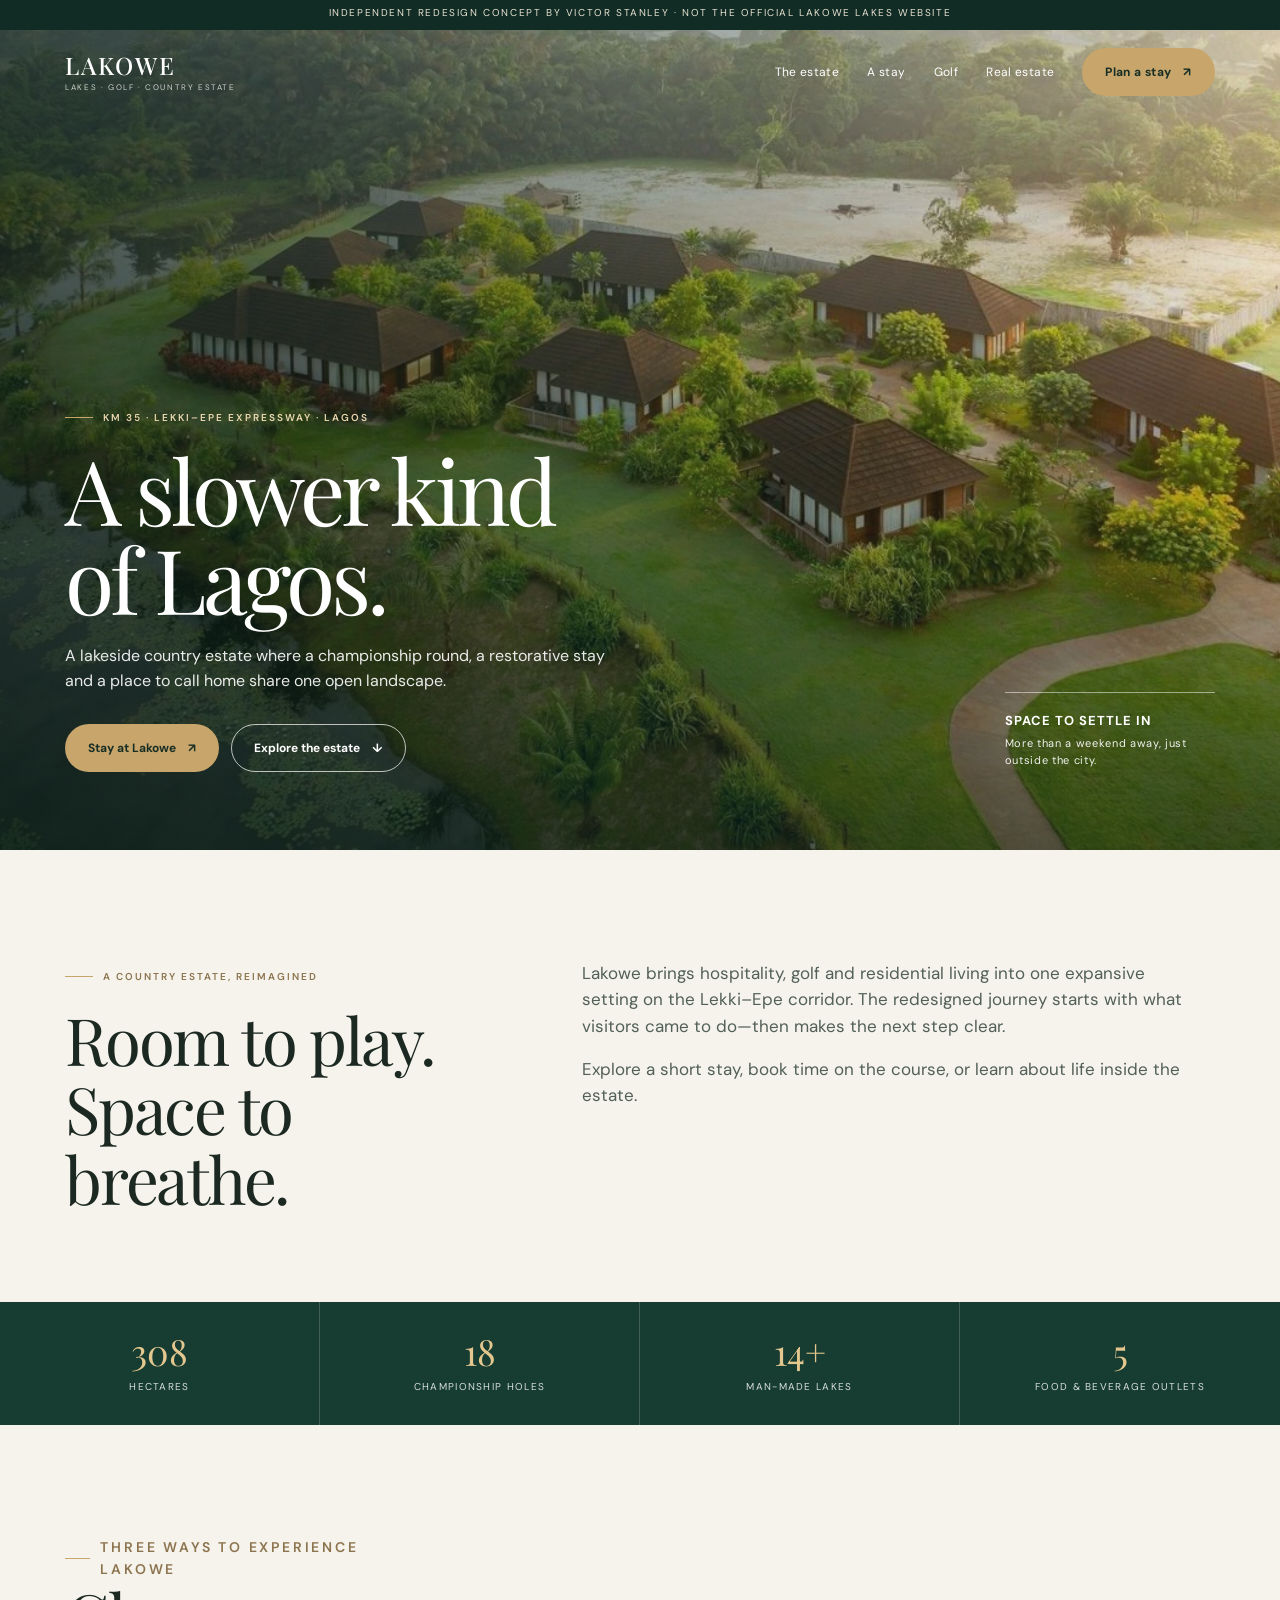
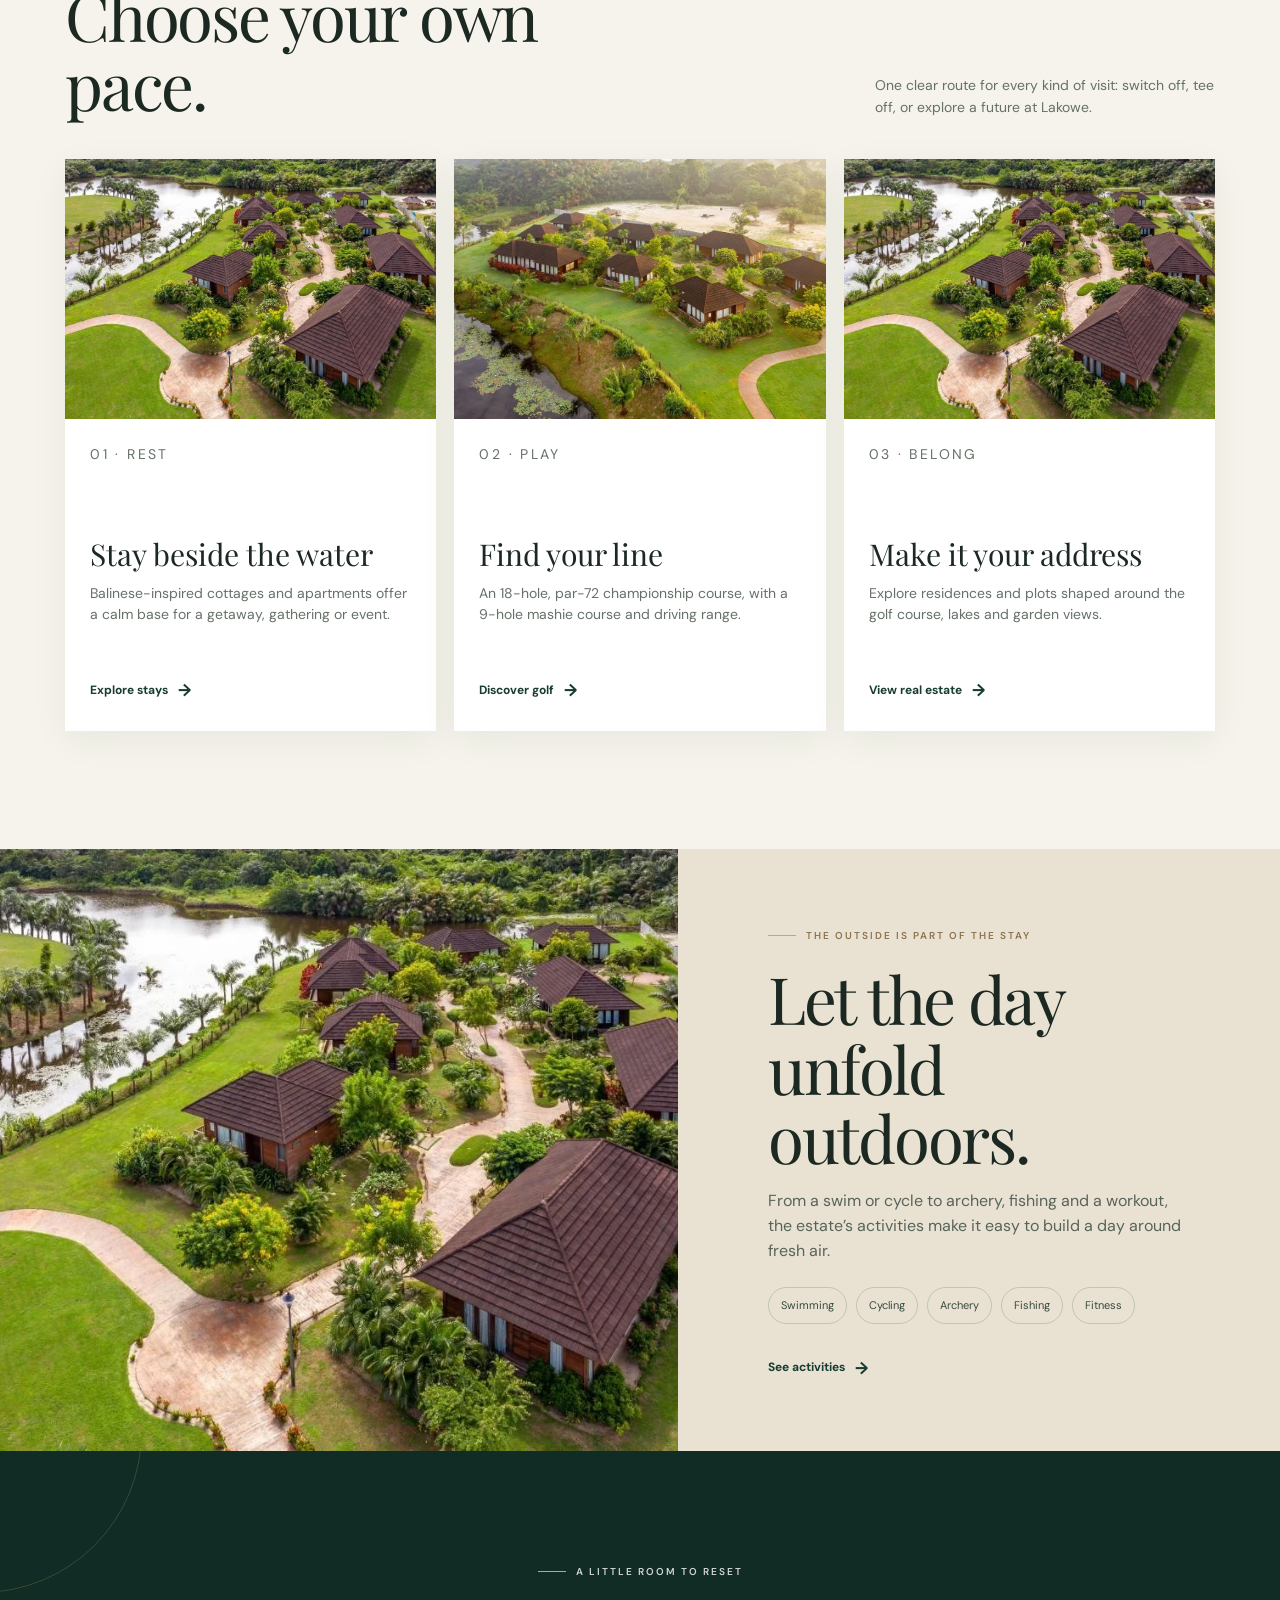
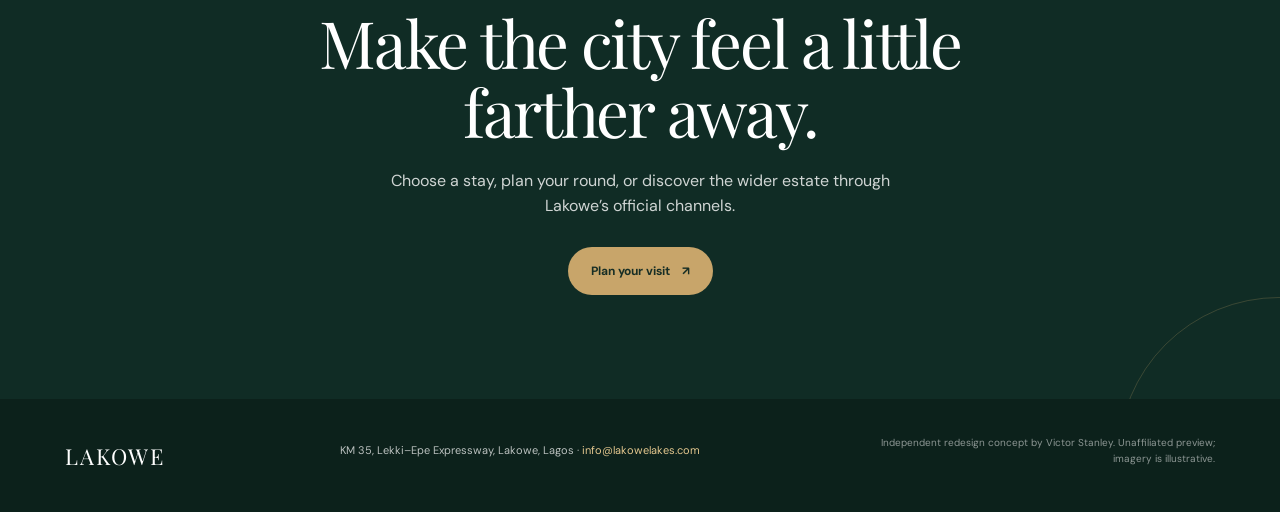
==== site/index.html @ 84e49271 "Create responsive independent website concept" ====
<!doctype html>
<html lang="en">
<head>
  <meta charset="utf-8">
  <meta name="viewport" content="width=device-width, initial-scale=1">
  <meta name="robots" content="noindex, nofollow">
  <meta name="theme-color" content="#173c32">
  <meta name="description" content="An independent concept for Lakowe Lakes Golf & Country Estate: a clearer way to discover lakeside stays, golf and real estate in Lagos.">
  <meta property="og:title" content="Lakowe Lakes — A slower kind of Lagos">
  <meta property="og:description" content="An independent website concept for Lakowe Lakes Golf & Country Estate.">
  <meta property="og:type" content="website">
  <title>Lakowe Lakes — A slower kind of Lagos</title>
  <link rel="preconnect" href="https://fonts.googleapis.com">
  <link rel="preconnect" href="https://fonts.gstatic.com" crossorigin>
  <link href="https://fonts.googleapis.com/css2?family=DM+Sans:wght@400;500;600;700&family=Playfair+Display:wght@400;500;600&display=swap" rel="stylesheet">
  <style>
    :root{--pine:#173c32;--pine-deep:#102c25;--cream:#f5f3eb;--sand:#e9e2d2;--ink:#1c2922;--muted:#647168;--gold:#c8a56a;--white:#fff;--line:rgba(23,60,50,.16);--ease:cubic-bezier(.23,1,.32,1)}
    *{box-sizing:border-box}html{scroll-behavior:smooth;scroll-padding-top:90px}body{margin:0;background:var(--cream);color:var(--ink);font-family:"DM Sans",Arial,sans-serif;font-size:16px;line-height:1.55}img{display:block;max-width:100%}a{color:inherit;text-decoration:none}button{font:inherit}.skip-link{position:absolute;left:1rem;top:-4rem;z-index:100;padding:.8rem 1rem;background:#fff;color:#102c25}.skip-link:focus{top:1rem}.concept-ribbon{position:relative;z-index:20;min-height:30px;padding:5px 14px;text-align:center;background:var(--pine-deep);color:#e9e2d2;font-size:10px;letter-spacing:.16em;text-transform:uppercase}.site-header{position:absolute;top:30px;left:0;right:0;z-index:10;color:#fff}.nav-wrap{max-width:1440px;margin:auto;padding:18px 5.1%;display:flex;align-items:center;gap:2rem}.brand{display:flex;flex-direction:column;line-height:1}.brand strong{font-family:"Playfair Display",Georgia,serif;font-size:24px;font-weight:500;letter-spacing:.08em}.brand small{margin-top:6px;font-size:8px;letter-spacing:.2em;text-transform:uppercase;color:rgba(255,255,255,.76)}.nav-links{margin-left:auto;display:flex;align-items:center;gap:clamp(1rem,2.2vw,2.2rem);font-size:12px;letter-spacing:.03em}.nav-links a:not(.button):hover{color:#e8c990}.button{min-height:48px;display:inline-flex;align-items:center;justify-content:center;gap:12px;padding:0 22px;border:1px solid transparent;border-radius:99px;background:var(--gold);color:#172e25;font-size:12px;font-weight:700;transition:transform 160ms var(--ease),background-color 180ms ease,color 180ms ease}.button:hover{background:#e4c78e}.button:active{transform:scale(.97)}.button:focus-visible,.nav-links a:focus-visible,.menu-toggle:focus-visible,.text-link:focus-visible{outline:3px solid #f0dba9;outline-offset:4px}.button-quiet{border-color:rgba(255,255,255,.7);background:transparent;color:#fff}.button-quiet:hover{background:#fff;color:var(--pine)}.menu-toggle{display:none;width:46px;height:46px;border:1px solid rgba(255,255,255,.65);border-radius:50%;background:rgba(15,35,28,.3);color:#fff;cursor:pointer}.menu-toggle span{display:block;width:17px;height:1px;margin:5px auto;background:currentColor}.hero{position:relative;min-height:min(820px,96svh);min-height: min(820px,96vh);display:flex;align-items:flex-end;overflow:hidden;background:#1c4437;color:#fff}.hero-photo{position:absolute;inset:0;width:100%;height:100%;object-fit:cover;object-position:center 52%}.hero-shade{position:absolute;inset:0;background:linear-gradient(90deg,rgba(10,30,23,.74) 0%,rgba(13,39,30,.43) 48%,rgba(13,39,30,.08) 100%),linear-gradient(0deg,rgba(10,28,22,.6),transparent 58%)}.hero-inner{position:relative;z-index:1;width:min(1440px,100%);margin:0 auto;padding:145px 5.1% 78px;display:grid;grid-template-columns:minmax(0,1fr) auto;align-items:end;gap:3rem}.eyebrow{display:inline-flex;align-items:center;gap:10px;margin:0 0 20px;color:#ead7b0;font-size:10px;font-weight:600;letter-spacing:.2em;text-transform:uppercase}.eyebrow:before{content:"";width:28px;height:1px;background:var(--gold)}h1,h2,h3,p{margin-top:0}.hero h1{max-width:760px;margin-bottom:22px;font-family:"Playfair Display",Georgia,serif;font-size:clamp(48px,7vw,98px);font-weight:400;line-height:.99;letter-spacing:-.045em}.hero-copy{max-width:570px;margin-bottom:30px;color:rgba(255,255,255,.9);font-size:16px}.hero-actions{display:flex;flex-wrap:wrap;gap:12px}.hero-note{align-self:end;max-width:210px;margin:0 0 3px;padding:18px 0 0;border-top:1px solid rgba(255,255,255,.5);color:rgba(255,255,255,.92);font-size:11px;letter-spacing:.06em}.hero-note strong{display:block;margin-bottom:4px;color:#fff;font-size:13px;letter-spacing:.08em;text-transform:uppercase}.section-wrap{width:min(1320px,100%);margin:0 auto;padding:0 5.1%}.intro{display:grid;grid-template-columns:.82fr 1.18fr;gap:6vw;align-items:start;padding-top:110px;padding-bottom:90px}.intro h2,.section-heading h2,.story-copy h2,.closing h2{font-family:"Playfair Display",Georgia,serif;font-size:clamp(38px,5.1vw,68px);font-weight:400;line-height:1.06;letter-spacing:-.035em}.intro h2{margin:0}.intro-copy{max-width:610px;color:#526057;font-size:17px}.intro-copy p:last-child{margin-bottom:0}.stat-strip{display:grid;grid-template-columns:repeat(4,1fr);background:var(--pine);color:#fff}.stat{padding:30px 20px;border-right:1px solid rgba(255,255,255,.18);text-align:center}.stat:last-child{border-right:0}.stat strong{display:block;color:#e4c78e;font-family:"Playfair Display",Georgia,serif;font-size:36px;font-weight:400;line-height:1.1}.stat span{display:block;margin-top:8px;color:rgba(255,255,255,.83);font-size:10px;letter-spacing:.13em;text-transform:uppercase}.pathways{padding-top:112px;padding-bottom:118px}.section-heading{display:flex;align-items:end;justify-content:space-between;gap:2rem;margin-bottom:40px}.section-heading h2{max-width:620px;margin-bottom:0}.section-heading p{max-width:340px;margin:0;color:var(--muted);font-size:14px}.cards{display:grid;grid-template-columns:repeat(3,minmax(0,1fr));gap:18px}.path-card{min-width:0;background:#fff;box-shadow:0 9px 35px rgba(27,49,39,.055)}.path-card img{width:100%;height:260px;object-fit:cover;transition:transform 240ms var(--ease)}.path-card:hover img{transform:scale(1.025)}.card-image{overflow:hidden}.path-card-body{padding:25px 25px 28px}.card-kicker{margin:0 0 10px;color:#8c744f;font-size:9px;letter-spacing:.17em;text-transform:uppercase}.path-card h3{margin:0 0 12px;font-family:"Playfair Display",Georgia,serif;font-size:30px;font-weight:400;line-height:1.1}.path-card p{min-height:76px;margin:0 0 18px;color:#667168;font-size:14px}.text-link{display:inline-flex;align-items:center;gap:10px;color:var(--pine);font-size:12px;font-weight:700}.text-link span{font-size:17px;transition:transform 180ms var(--ease)}.text-link:hover span{transform:translateX(4px)}.story{display:grid;grid-template-columns:1.06fr .94fr;min-height:540px;background:var(--sand)}.story-image{min-height:460px;overflow:hidden}.story-image img{width:100%;height:100%;object-fit:cover;object-position:center 57%}.story-copy{align-self:center;padding:70px clamp(32px,7vw,106px)}.story-copy h2{margin-bottom:18px}.story-copy p{max-width:460px;color:#58645b}.activity-list{display:flex;flex-wrap:wrap;gap:9px;margin:24px 0 30px}.activity-list span{padding:9px 12px;border:1px solid rgba(23,60,50,.18);border-radius:30px;color:#36493e;font-size:11px}.closing{position:relative;padding:104px 5.1%;background:var(--pine-deep);color:#fff;text-align:center;overflow:hidden}.closing:before,.closing:after{content:"";position:absolute;width:320px;height:320px;border:1px solid rgba(200,165,106,.23);border-radius:50%;pointer-events:none}.closing:before{left:-180px;top:-180px}.closing:after{right:-160px;bottom:-220px}.closing .eyebrow{justify-content:center}.closing h2{max-width:760px;margin:0 auto 24px}.closing p{max-width:540px;margin:0 auto 28px;color:rgba(255,255,255,.8)}.site-footer{padding:36px 5.1%;background:#0c211b;color:#fff}.footer-inner{width:min(1320px,100%);margin:auto;display:flex;justify-content:space-between;align-items:center;gap:24px}.footer-brand{font-family:"Playfair Display",Georgia,serif;font-size:22px;letter-spacing:.08em}.footer-meta{color:rgba(255,255,255,.72);font-size:11px}.footer-meta a{color:#e4c78e}.footer-note{max-width:340px;color:rgba(255,255,255,.53);font-size:10px;text-align:right}
    @media(max-width:900px){.nav-wrap{padding-left:4%;padding-right:4%}.hero-inner{padding-left:5%;padding-right:5%}.intro{gap:4vw}.path-card img{height:210px}.story-copy{padding:54px 5vw}}
    @media(max-width:700px){html{scroll-padding-top:70px}.concept-ribbon{font-size:8px;letter-spacing:.12em}.site-header{top:30px}.nav-wrap{padding:13px 5%;gap:12px}.brand strong{font-size:21px}.brand small{font-size:7px}.menu-toggle{display:block;margin-left:auto}.nav-links{position:absolute;top:70px;left:4%;right:4%;display:none;flex-direction:column;align-items:stretch;gap:0;margin:0;padding:10px;background:rgba(16,44,37,.97);border:1px solid rgba(255,255,255,.15);border-radius:14px;backdrop-filter:blur(12px)}.nav-links.is-open{display:flex}.nav-links a:not(.button){padding:13px 12px}.nav-links .button{margin-top:7px}.hero{min-height:760px;min-height:92svh;max-height:900px}.hero-photo{object-position:55% center}.hero-shade{background:linear-gradient(90deg,rgba(10,30,23,.63),rgba(10,30,23,.2)),linear-gradient(0deg,rgba(10,28,22,.74),transparent 70%)}.hero-inner{grid-template-columns:1fr;padding:170px 6% 42px;gap:26px}.hero h1{max-width:580px;font-size:clamp(52px,13vw,82px)}.hero-copy{font-size:15px}.hero-note{max-width:100%;padding-top:12px}.intro{grid-template-columns:1fr;gap:20px;padding-top:76px;padding-bottom:60px}.intro h2,.section-heading h2,.story-copy h2,.closing h2{font-size:clamp(38px,10vw,56px)}.intro-copy{font-size:15px}.stat-strip{grid-template-columns:repeat(2,1fr)}.stat{padding:22px 10px}.stat:nth-child(2){border-right:0}.stat:nth-child(-n+2){border-bottom:1px solid rgba(255,255,255,.18)}.stat strong{font-size:31px}.stat span{font-size:9px}.pathways{padding-top:76px;padding-bottom:76px}.section-heading{display:block;margin-bottom:26px}.section-heading p{margin-top:15px}.cards{grid-template-columns:1fr;gap:14px}.path-card img{height:240px}.path-card p{min-height:auto}.story{grid-template-columns:1fr}.story-image{min-height:320px;height:58vw}.story-copy{padding:44px 7% 54px}.closing{padding:76px 7%}.footer-inner{align-items:flex-start;flex-direction:column}.footer-note{text-align:left}.section-wrap{padding-left:6%;padding-right:6%}}
    @media(max-width:700px){
      html{scroll-padding-top:22px}
      .concept-ribbon{min-height:34px;padding:7px 12px;font-size:8px;letter-spacing:.105em}
      .site-header{top:34px}
      .nav-wrap{padding:13px 6%;}
      .hero{min-height:0;height:min(810px,calc(100svh - 34px));max-height:none;align-items:stretch;background:var(--pine-deep)}
      .hero-photo{object-position:64% center;filter:saturate(.78);}
      .hero-shade{background:linear-gradient(180deg,rgba(10,30,23,.48) 0%,rgba(10,30,23,.08) 31%,rgba(10,28,22,.43) 55%,rgba(10,28,22,.94) 100%)}
      .hero-inner{align-content:end;grid-template-columns:1fr;gap:25px;padding:130px 7% 34px}
      .hero .eyebrow{font-size:9px;letter-spacing:.15em;margin-bottom:16px}
      .hero h1{max-width:390px;font-size:clamp(53px,14vw,72px);line-height:.96;margin-bottom:16px}
      .hero-copy{max-width:360px;font-size:14px;line-height:1.55;margin-bottom:22px}
      .hero-actions{display:grid;grid-template-columns:1fr;gap:9px;max-width:360px}
      .hero-actions .button{min-height:50px;width:100%}
      .hero-actions .button-quiet{border-color:rgba(255,255,255,.5)}
      .hero-note{max-width:100%;padding-top:12px;font-size:10px;letter-spacing:.035em}
      .hero-note strong{font-size:11px;letter-spacing:.12em}
      .intro{position:relative;gap:15px;padding-top:58px;padding-bottom:45px}
      .intro>div:first-child{border-left:2px solid var(--gold);padding-left:17px}
      .intro .eyebrow{margin-bottom:13px;font-size:9px;letter-spacing:.14em}
      .intro h2,.section-heading h2,.story-copy h2,.closing h2{font-size:clamp(37px,10vw,48px);line-height:1.02}
      .intro-copy{font-size:14px;line-height:1.65}
      .intro-copy p+p{padding-left:16px;border-left:1px solid rgba(23,60,50,.22)}
      .stat-strip{grid-template-columns:1fr 1fr;padding:8px 6%;gap:0}
      .stat{position:relative;min-height:96px;display:flex;flex-direction:column;justify-content:center;align-items:flex-start;padding:15px 12px 15px 17px;border:0!important;text-align:left}
      .stat:nth-child(odd){border-right:1px solid rgba(255,255,255,.2)!important}
      .stat:nth-child(-n+2){border-bottom:1px solid rgba(255,255,255,.2)!important}
      .stat strong{font-size:31px;line-height:1}
      .stat span{max-width:140px;margin-top:7px;font-size:8px;line-height:1.35;letter-spacing:.105em}
      .pathways{padding-top:59px;padding-bottom:60px}
      .section-heading{margin-bottom:23px}
      .section-heading .eyebrow{font-size:9px;letter-spacing:.14em;margin-bottom:13px}
      .section-heading p{max-width:330px;margin-top:12px;font-size:13px;line-height:1.55}
      .cards{gap:14px}
      .path-card{display:grid;grid-template-columns:37% 1fr;min-height:0;box-shadow:0 5px 22px rgba(27,49,39,.07)}
      .path-card .card-image{min-height:100%;}
      .path-card img{height:100%;min-height:220px;object-position:center;}
      .path-card:nth-child(2) img{object-position:62% center}
      .path-card:nth-child(3) img{object-position:76% center}
      .path-card-body{display:flex;flex-direction:column;align-items:flex-start;padding:18px 15px 17px}
      .card-kicker{font-size:8px;letter-spacing:.13em;margin-bottom:8px}
      .path-card h3{font-size:24px;line-height:1.04;margin-bottom:10px}
      .path-card p{font-size:12px;line-height:1.48;margin-bottom:14px}
      .text-link{font-size:11px;margin-top:auto}
      .story{display:flex;flex-direction:column;background:#eae3d3}
      .story-image{height:66vw;min-height:245px;max-height:330px}
      .story-image img{object-position:54% 58%;}
      .story-copy{padding:35px 7% 40px}
      .story-copy .eyebrow{font-size:9px;letter-spacing:.14em;margin-bottom:13px}
      .story-copy p{font-size:14px;line-height:1.6}
      .activity-list{gap:7px;margin:19px 0 22px}
      .activity-list span{padding:8px 10px;font-size:10px}
      .closing{padding:59px 7% 64px;text-align:left}
      .closing .eyebrow{justify-content:flex-start}
      .closing h2{margin:0 0 15px}
      .closing p{margin:0 0 22px;font-size:14px;line-height:1.55}
      .closing .button{width:100%;max-width:360px}
      .site-footer{padding:27px 7%}
      .footer-inner{gap:10px}
      .footer-meta{line-height:1.7;overflow-wrap:anywhere}
      .footer-note{font-size:10px;line-height:1.55}
    }
    @media(max-width:380px){.path-card{grid-template-columns:33% 1fr}.path-card-body{padding:15px 12px}.path-card h3{font-size:21px}.path-card p{font-size:11px}.hero-inner{padding-left:6%;padding-right:6%}}
    @media(prefers-reduced-motion:reduce){*,*::before,*::after{scroll-behavior:auto!important;transition-duration:.01ms!important;animation-duration:.01ms!important;animation-iteration-count:1!important}}
  </style>
</head>
<body>
  <a class="skip-link" href="#main">Skip to content</a>
  <div class="concept-ribbon">Independent redesign concept by Victor Stanley · not the official Lakowe Lakes website</div>
  <header class="site-header">
    <div class="nav-wrap">
      <a class="brand" href="#top" aria-label="Lakowe Lakes concept home"><strong>LAKOWE</strong><small>Lakes · Golf · Country Estate</small></a>
      <button class="menu-toggle" type="button" aria-label="Open menu" aria-expanded="false" aria-controls="primary-nav"><span></span><span></span></button>
      <nav class="nav-links" id="primary-nav" aria-label="Primary navigation">
        <a href="#discover">The estate</a><a href="#stay">A stay</a><a href="#golf">Golf</a><a href="#live">Real estate</a>
        <a class="button" href="https://reservations.lakowelakes.com/" target="_blank" rel="noopener">Plan a stay <span aria-hidden="true">↗</span></a>
      </nav>
    </div>
  </header>
  <main id="main">
    <section class="hero" id="top" aria-label="Lakowe Lakes, a lakeside estate near Lagos">
      <img class="hero-photo" src="assets/lake-retreat.webp" alt="Lakeside cottages and gardens at a country-estate retreat" fetchpriority="high">
      <div class="hero-shade"></div>
      <div class="hero-inner">
        <div>
          <p class="eyebrow">KM 35 · Lekki–Epe Expressway · Lagos</p>
          <h1>A slower kind<br>of Lagos.</h1>
          <p class="hero-copy">A lakeside country estate where a championship round, a restorative stay and a place to call home share one open landscape.</p>
          <div class="hero-actions"><a class="button" href="https://reservations.lakowelakes.com/" target="_blank" rel="noopener">Stay at Lakowe <span aria-hidden="true">↗</span></a><a class="button button-quiet" href="#discover">Explore the estate <span aria-hidden="true">↓</span></a></div>
        </div>
        <p class="hero-note"><strong>Space to settle in</strong>More than a weekend away, just outside the city.</p>
      </div>
    </section>
    <section class="intro section-wrap" id="discover">
      <div><p class="eyebrow" style="color:#8c744f">A country estate, reimagined</p><h2>Room to play.<br>Space to breathe.</h2></div>
      <div class="intro-copy"><p>Lakowe brings hospitality, golf and residential living into one expansive setting on the Lekki–Epe corridor. The redesigned journey starts with what visitors came to do—then makes the next step clear.</p><p>Explore a short stay, book time on the course, or learn about life inside the estate.</p></div>
    </section>
    <section class="stat-strip" aria-label="Lakowe Lakes at a glance">
      <div class="stat"><strong>308</strong><span>hectares</span></div><div class="stat"><strong>18</strong><span>championship holes</span></div><div class="stat"><strong>14+</strong><span>man-made lakes</span></div><div class="stat"><strong>5</strong><span>food &amp; beverage outlets</span></div>
    </section>
    <section class="pathways section-wrap" id="stay">
      <div class="section-heading"><div><p class="eyebrow" style="color:#8c744f">Three ways to experience Lakowe</p><h2>Choose your own pace.</h2></div><p>One clear route for every kind of visit: switch off, tee off, or explore a future at Lakowe.</p></div>
      <div class="cards">
        <article class="path-card"><div class="card-image"><img src="assets/lake-estate.webp" alt="Green lawns, water and cottage-style buildings at a lakeside estate" loading="lazy"></div><div class="path-card-body"><p class="card-kicker">01 · Rest</p><h3>Stay beside the water</h3><p>Balinese-inspired cottages and apartments offer a calm base for a getaway, gathering or event.</p><a class="text-link" href="https://reservations.lakowelakes.com/" target="_blank" rel="noopener">Explore stays <span aria-hidden="true">→</span></a></div></article>
        <article class="path-card" id="golf"><div class="card-image"><img src="assets/lake-retreat.webp" alt="Aerial view of a landscaped lakeside estate" loading="lazy"></div><div class="path-card-body"><p class="card-kicker">02 · Play</p><h3>Find your line</h3><p>An 18-hole, par-72 championship course, with a 9-hole mashie course and driving range.</p><a class="text-link" href="https://lakowelakes.com/golf/" target="_blank" rel="noopener">Discover golf <span aria-hidden="true">→</span></a></div></article>
        <article class="path-card" id="live"><div class="card-image"><img src="assets/lake-estate.webp" alt="Homes set among lawns and water at a residential country estate" loading="lazy"></div><div class="path-card-body"><p class="card-kicker">03 · Belong</p><h3>Make it your address</h3><p>Explore residences and plots shaped around the golf course, lakes and garden views.</p><a class="text-link" href="https://lakowelakes.com/real-estate/" target="_blank" rel="noopener">View real estate <span aria-hidden="true">→</span></a></div></article>
      </div>
    </section>
    <section class="story" aria-labelledby="weekend-title">
      <div class="story-image"><img src="assets/lake-estate.webp" alt="A quiet path curving through cottages and lakeside greenery" loading="lazy"></div>
      <div class="story-copy"><p class="eyebrow" style="color:#8c744f">The outside is part of the stay</p><h2 id="weekend-title">Let the day unfold outdoors.</h2><p>From a swim or cycle to archery, fishing and a workout, the estate’s activities make it easy to build a day around fresh air.</p><div class="activity-list" aria-label="Available activities"><span>Swimming</span><span>Cycling</span><span>Archery</span><span>Fishing</span><span>Fitness</span></div><a class="text-link" href="https://lakowelakes.com/activities/" target="_blank" rel="noopener">See activities <span aria-hidden="true">→</span></a></div>
    </section>
    <section class="closing"><p class="eyebrow">A little room to reset</p><h2>Make the city feel a little farther away.</h2><p>Choose a stay, plan your round, or discover the wider estate through Lakowe’s official channels.</p><a class="button" href="https://reservations.lakowelakes.com/" target="_blank" rel="noopener">Plan your visit <span aria-hidden="true">↗</span></a></section>
  </main>
  <footer class="site-footer"><div class="footer-inner"><a class="footer-brand" href="#top">LAKOWE</a><p class="footer-meta">KM 35, Lekki–Epe Expressway, Lakowe, Lagos · <a href="mailto:info@lakowelakes.com">info@lakowelakes.com</a></p><p class="footer-note">Independent redesign concept by Victor Stanley. Unaffiliated preview; imagery is illustrative.</p></div></footer>
  <script>
    const toggle=document.querySelector('.menu-toggle');const nav=document.querySelector('#primary-nav');
    toggle.addEventListener('click',()=>{const open=toggle.getAttribute('aria-expanded')==='true';toggle.setAttribute('aria-expanded',String(!open));toggle.setAttribute('aria-label',open?'Open menu':'Close menu');nav.classList.toggle('is-open',!open)});
    nav.querySelectorAll('a').forEach(link=>link.addEventListener('click',()=>{toggle.setAttribute('aria-expanded','false');toggle.setAttribute('aria-label','Open menu');nav.classList.remove('is-open')}));
  </script>
</body>
</html>
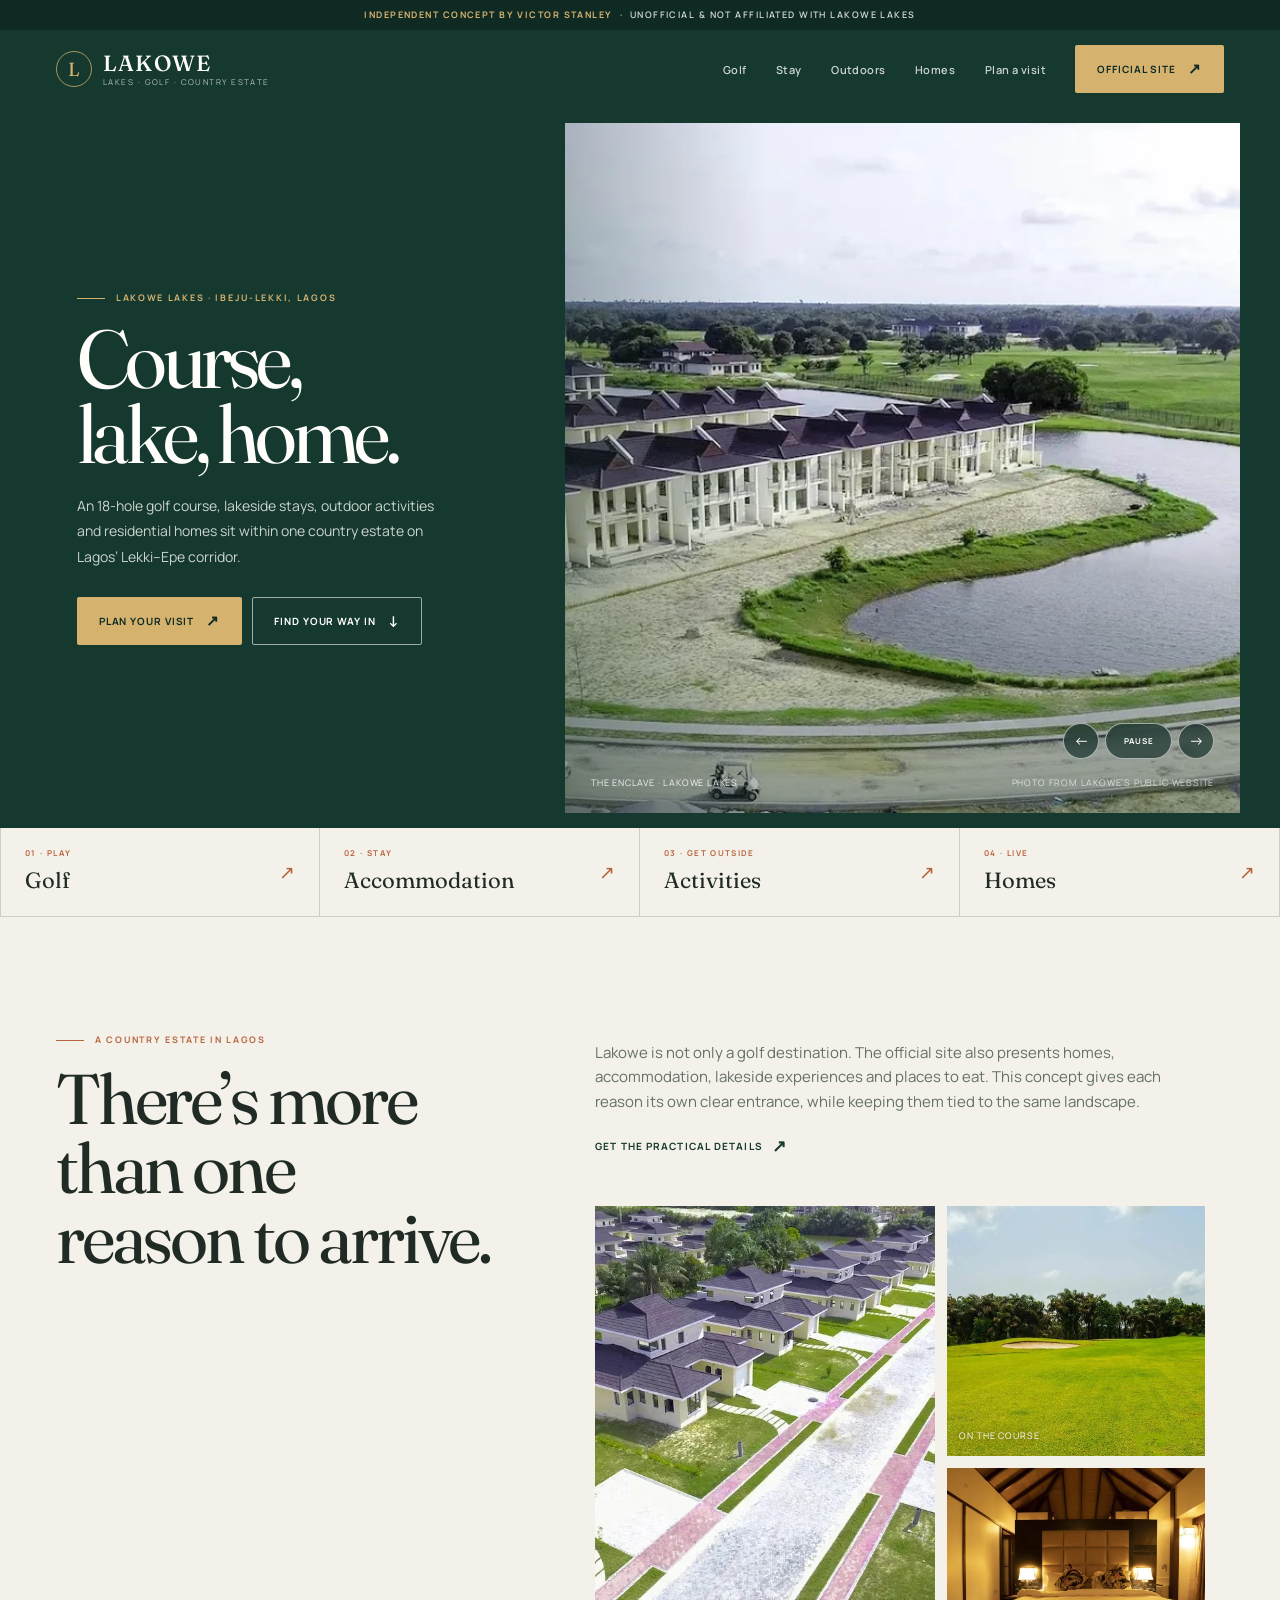
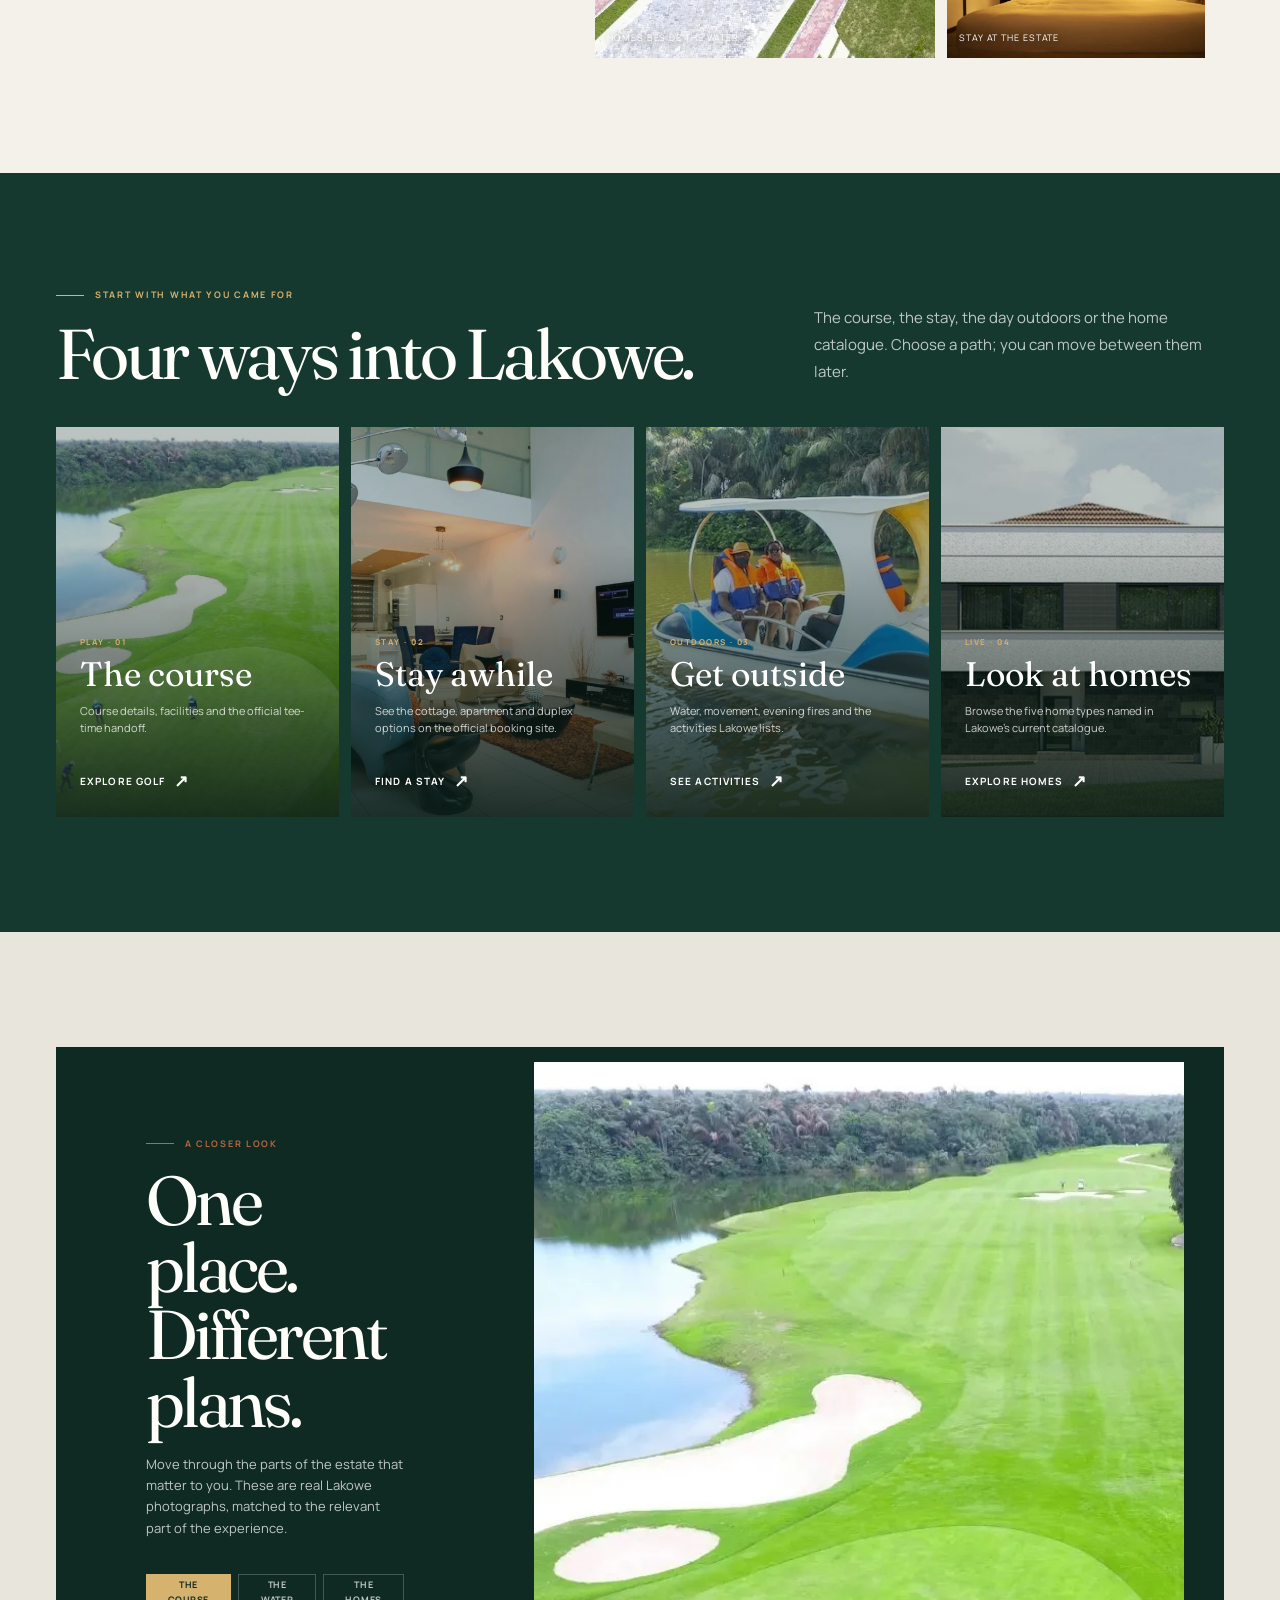
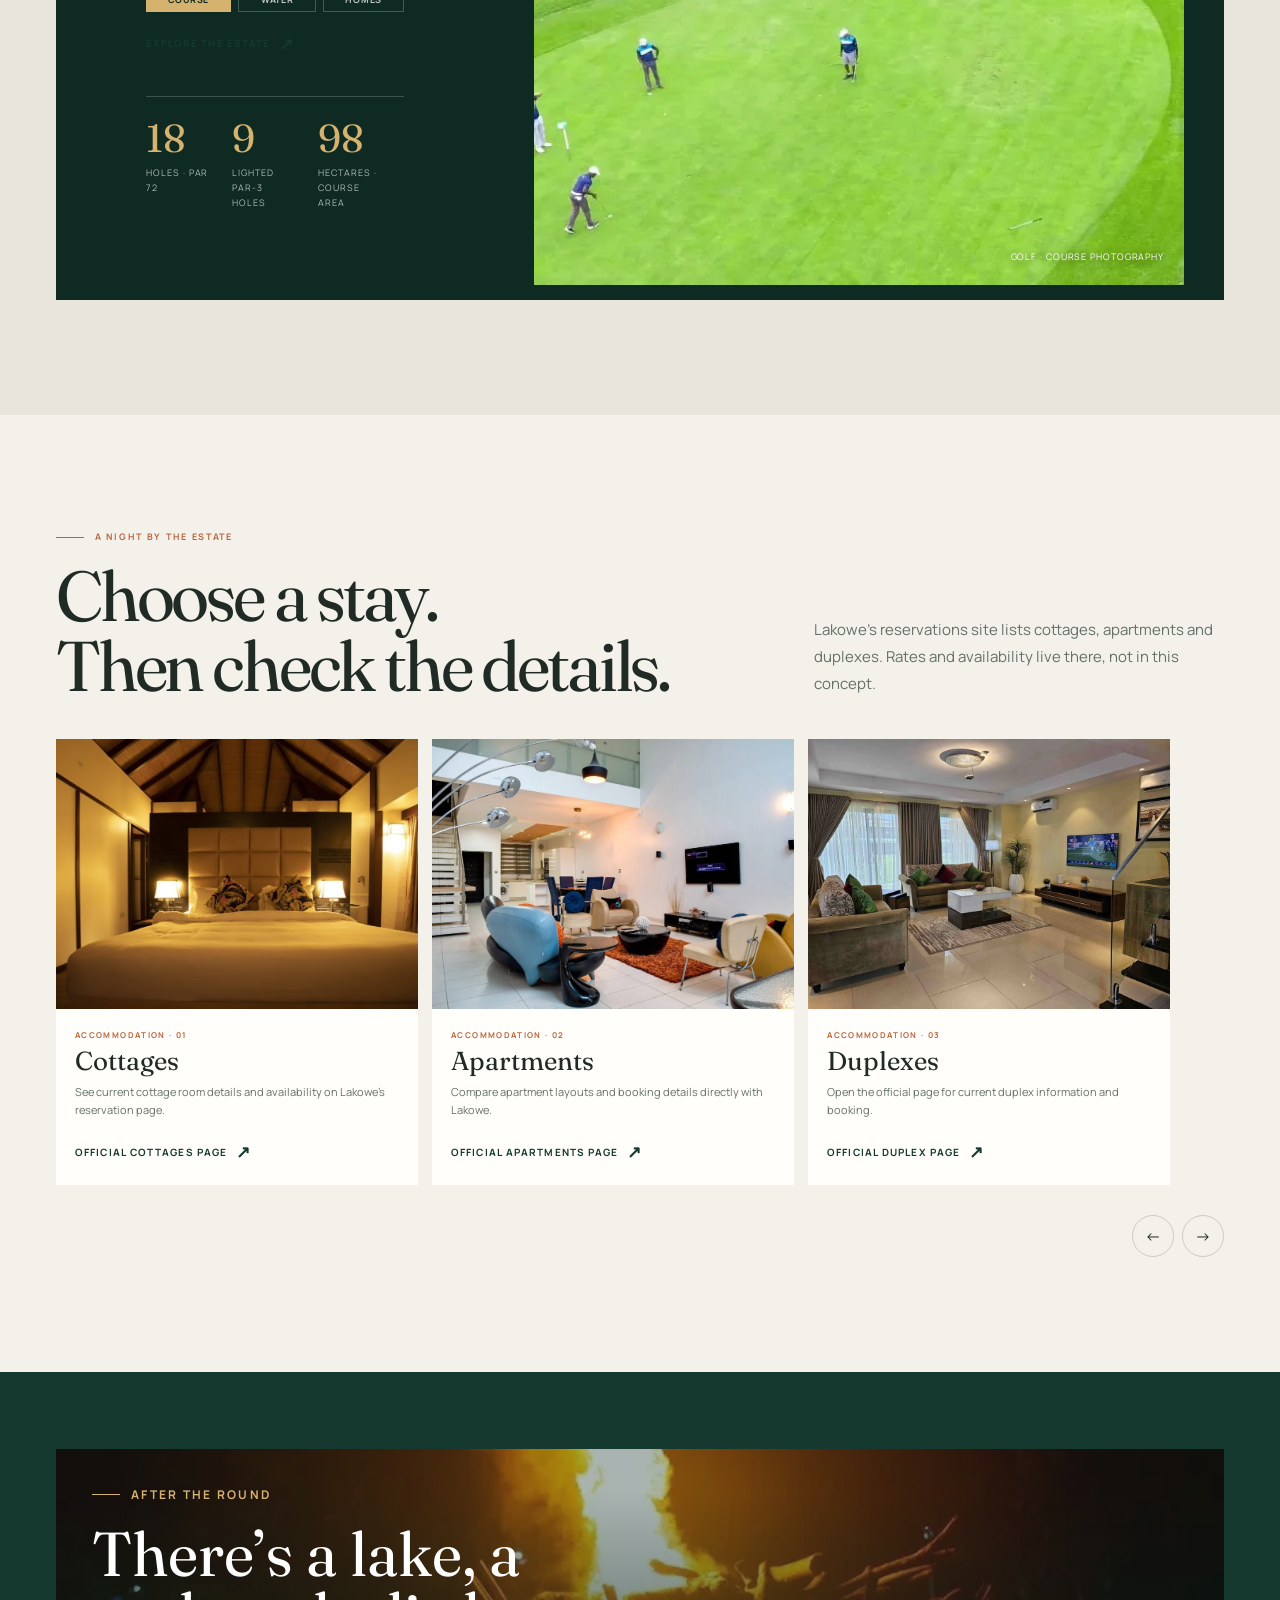
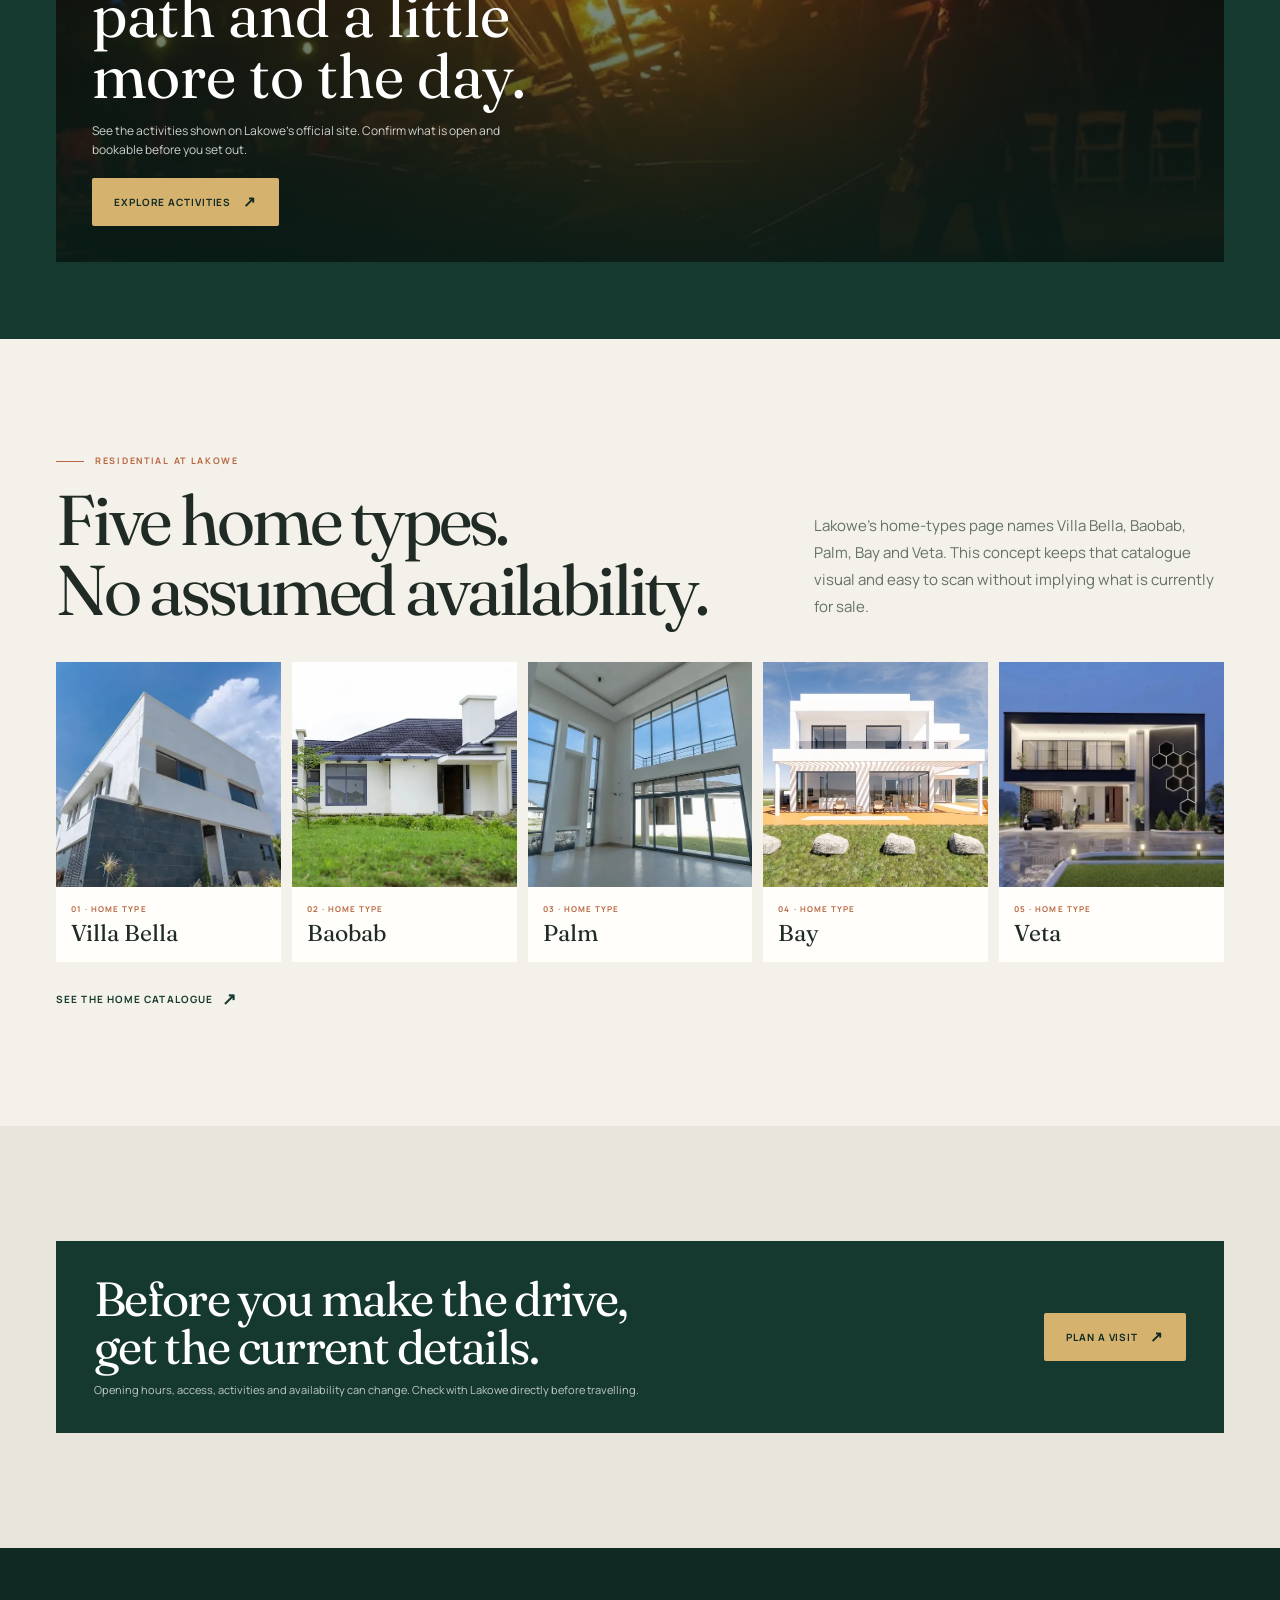
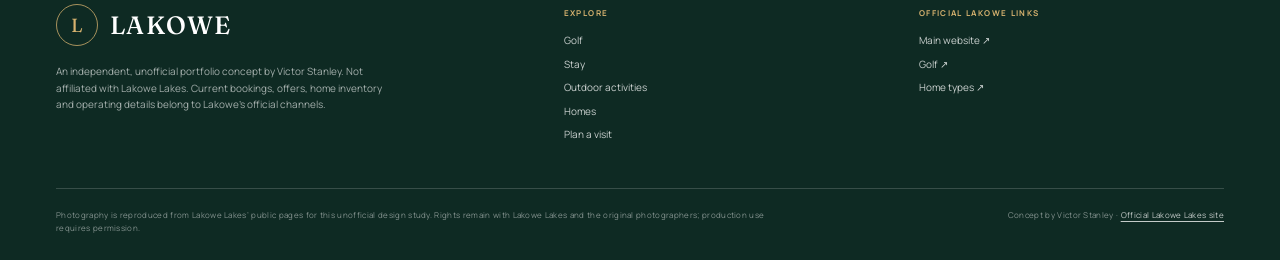
==== commit 7efb2d9e: "Rebuild Lakowe concept around estate journeys" ====
--- a/site/index.html
+++ b/site/index.html
@@ -3,140 +3,197 @@
 <head>
   <meta charset="utf-8">
   <meta name="viewport" content="width=device-width, initial-scale=1">
-  <meta name="robots" content="noindex, nofollow">
-  <meta name="theme-color" content="#173c32">
-  <meta name="description" content="An independent concept for Lakowe Lakes Golf & Country Estate: a clearer way to discover lakeside stays, golf and real estate in Lagos.">
-  <meta property="og:title" content="Lakowe Lakes — A slower kind of Lagos">
-  <meta property="og:description" content="An independent website concept for Lakowe Lakes Golf & Country Estate.">
-  <meta property="og:type" content="website">
-  <title>Lakowe Lakes — A slower kind of Lagos</title>
+  <meta name="theme-color" content="#16392f">
+  <meta name="robots" content="noindex,nofollow">
+  <meta name="description" content="An independent, unofficial Lakowe Lakes concept showing the estate through golf, stays, outdoor activities and homes.">
+  <title>Lakowe Lakes — Course, lake, home</title>
+  <link rel="icon" type="image/svg+xml" href="/favicon.svg">
   <link rel="preconnect" href="https://fonts.googleapis.com">
   <link rel="preconnect" href="https://fonts.gstatic.com" crossorigin>
-  <link href="https://fonts.googleapis.com/css2?family=DM+Sans:wght@400;500;600;700&family=Playfair+Display:wght@400;500;600&display=swap" rel="stylesheet">
-  <style>
-    :root{--pine:#173c32;--pine-deep:#102c25;--cream:#f5f3eb;--sand:#e9e2d2;--ink:#1c2922;--muted:#647168;--gold:#c8a56a;--white:#fff;--line:rgba(23,60,50,.16);--ease:cubic-bezier(.23,1,.32,1)}
-    *{box-sizing:border-box}html{scroll-behavior:smooth;scroll-padding-top:90px}body{margin:0;background:var(--cream);color:var(--ink);font-family:"DM Sans",Arial,sans-serif;font-size:16px;line-height:1.55}img{display:block;max-width:100%}a{color:inherit;text-decoration:none}button{font:inherit}.skip-link{position:absolute;left:1rem;top:-4rem;z-index:100;padding:.8rem 1rem;background:#fff;color:#102c25}.skip-link:focus{top:1rem}.concept-ribbon{position:relative;z-index:20;min-height:30px;padding:5px 14px;text-align:center;background:var(--pine-deep);color:#e9e2d2;font-size:10px;letter-spacing:.16em;text-transform:uppercase}.site-header{position:absolute;top:30px;left:0;right:0;z-index:10;color:#fff}.nav-wrap{max-width:1440px;margin:auto;padding:18px 5.1%;display:flex;align-items:center;gap:2rem}.brand{display:flex;flex-direction:column;line-height:1}.brand strong{font-family:"Playfair Display",Georgia,serif;font-size:24px;font-weight:500;letter-spacing:.08em}.brand small{margin-top:6px;font-size:8px;letter-spacing:.2em;text-transform:uppercase;color:rgba(255,255,255,.76)}.nav-links{margin-left:auto;display:flex;align-items:center;gap:clamp(1rem,2.2vw,2.2rem);font-size:12px;letter-spacing:.03em}.nav-links a:not(.button):hover{color:#e8c990}.button{min-height:48px;display:inline-flex;align-items:center;justify-content:center;gap:12px;padding:0 22px;border:1px solid transparent;border-radius:99px;background:var(--gold);color:#172e25;font-size:12px;font-weight:700;transition:transform 160ms var(--ease),background-color 180ms ease,color 180ms ease}.button:hover{background:#e4c78e}.button:active{transform:scale(.97)}.button:focus-visible,.nav-links a:focus-visible,.menu-toggle:focus-visible,.text-link:focus-visible{outline:3px solid #f0dba9;outline-offset:4px}.button-quiet{border-color:rgba(255,255,255,.7);background:transparent;color:#fff}.button-quiet:hover{background:#fff;color:var(--pine)}.menu-toggle{display:none;width:46px;height:46px;border:1px solid rgba(255,255,255,.65);border-radius:50%;background:rgba(15,35,28,.3);color:#fff;cursor:pointer}.menu-toggle span{display:block;width:17px;height:1px;margin:5px auto;background:currentColor}.hero{position:relative;min-height:min(820px,96svh);min-height: min(820px,96vh);display:flex;align-items:flex-end;overflow:hidden;background:#1c4437;color:#fff}.hero-photo{position:absolute;inset:0;width:100%;height:100%;object-fit:cover;object-position:center 52%}.hero-shade{position:absolute;inset:0;background:linear-gradient(90deg,rgba(10,30,23,.74) 0%,rgba(13,39,30,.43) 48%,rgba(13,39,30,.08) 100%),linear-gradient(0deg,rgba(10,28,22,.6),transparent 58%)}.hero-inner{position:relative;z-index:1;width:min(1440px,100%);margin:0 auto;padding:145px 5.1% 78px;display:grid;grid-template-columns:minmax(0,1fr) auto;align-items:end;gap:3rem}.eyebrow{display:inline-flex;align-items:center;gap:10px;margin:0 0 20px;color:#ead7b0;font-size:10px;font-weight:600;letter-spacing:.2em;text-transform:uppercase}.eyebrow:before{content:"";width:28px;height:1px;background:var(--gold)}h1,h2,h3,p{margin-top:0}.hero h1{max-width:760px;margin-bottom:22px;font-family:"Playfair Display",Georgia,serif;font-size:clamp(48px,7vw,98px);font-weight:400;line-height:.99;letter-spacing:-.045em}.hero-copy{max-width:570px;margin-bottom:30px;color:rgba(255,255,255,.9);font-size:16px}.hero-actions{display:flex;flex-wrap:wrap;gap:12px}.hero-note{align-self:end;max-width:210px;margin:0 0 3px;padding:18px 0 0;border-top:1px solid rgba(255,255,255,.5);color:rgba(255,255,255,.92);font-size:11px;letter-spacing:.06em}.hero-note strong{display:block;margin-bottom:4px;color:#fff;font-size:13px;letter-spacing:.08em;text-transform:uppercase}.section-wrap{width:min(1320px,100%);margin:0 auto;padding:0 5.1%}.intro{display:grid;grid-template-columns:.82fr 1.18fr;gap:6vw;align-items:start;padding-top:110px;padding-bottom:90px}.intro h2,.section-heading h2,.story-copy h2,.closing h2{font-family:"Playfair Display",Georgia,serif;font-size:clamp(38px,5.1vw,68px);font-weight:400;line-height:1.06;letter-spacing:-.035em}.intro h2{margin:0}.intro-copy{max-width:610px;color:#526057;font-size:17px}.intro-copy p:last-child{margin-bottom:0}.stat-strip{display:grid;grid-template-columns:repeat(4,1fr);background:var(--pine);color:#fff}.stat{padding:30px 20px;border-right:1px solid rgba(255,255,255,.18);text-align:center}.stat:last-child{border-right:0}.stat strong{display:block;color:#e4c78e;font-family:"Playfair Display",Georgia,serif;font-size:36px;font-weight:400;line-height:1.1}.stat span{display:block;margin-top:8px;color:rgba(255,255,255,.83);font-size:10px;letter-spacing:.13em;text-transform:uppercase}.pathways{padding-top:112px;padding-bottom:118px}.section-heading{display:flex;align-items:end;justify-content:space-between;gap:2rem;margin-bottom:40px}.section-heading h2{max-width:620px;margin-bottom:0}.section-heading p{max-width:340px;margin:0;color:var(--muted);font-size:14px}.cards{display:grid;grid-template-columns:repeat(3,minmax(0,1fr));gap:18px}.path-card{min-width:0;background:#fff;box-shadow:0 9px 35px rgba(27,49,39,.055)}.path-card img{width:100%;height:260px;object-fit:cover;transition:transform 240ms var(--ease)}.path-card:hover img{transform:scale(1.025)}.card-image{overflow:hidden}.path-card-body{padding:25px 25px 28px}.card-kicker{margin:0 0 10px;color:#8c744f;font-size:9px;letter-spacing:.17em;text-transform:uppercase}.path-card h3{margin:0 0 12px;font-family:"Playfair Display",Georgia,serif;font-size:30px;font-weight:400;line-height:1.1}.path-card p{min-height:76px;margin:0 0 18px;color:#667168;font-size:14px}.text-link{display:inline-flex;align-items:center;gap:10px;color:var(--pine);font-size:12px;font-weight:700}.text-link span{font-size:17px;transition:transform 180ms var(--ease)}.text-link:hover span{transform:translateX(4px)}.story{display:grid;grid-template-columns:1.06fr .94fr;min-height:540px;background:var(--sand)}.story-image{min-height:460px;overflow:hidden}.story-image img{width:100%;height:100%;object-fit:cover;object-position:center 57%}.story-copy{align-self:center;padding:70px clamp(32px,7vw,106px)}.story-copy h2{margin-bottom:18px}.story-copy p{max-width:460px;color:#58645b}.activity-list{display:flex;flex-wrap:wrap;gap:9px;margin:24px 0 30px}.activity-list span{padding:9px 12px;border:1px solid rgba(23,60,50,.18);border-radius:30px;color:#36493e;font-size:11px}.closing{position:relative;padding:104px 5.1%;background:var(--pine-deep);color:#fff;text-align:center;overflow:hidden}.closing:before,.closing:after{content:"";position:absolute;width:320px;height:320px;border:1px solid rgba(200,165,106,.23);border-radius:50%;pointer-events:none}.closing:before{left:-180px;top:-180px}.closing:after{right:-160px;bottom:-220px}.closing .eyebrow{justify-content:center}.closing h2{max-width:760px;margin:0 auto 24px}.closing p{max-width:540px;margin:0 auto 28px;color:rgba(255,255,255,.8)}.site-footer{padding:36px 5.1%;background:#0c211b;color:#fff}.footer-inner{width:min(1320px,100%);margin:auto;display:flex;justify-content:space-between;align-items:center;gap:24px}.footer-brand{font-family:"Playfair Display",Georgia,serif;font-size:22px;letter-spacing:.08em}.footer-meta{color:rgba(255,255,255,.72);font-size:11px}.footer-meta a{color:#e4c78e}.footer-note{max-width:340px;color:rgba(255,255,255,.53);font-size:10px;text-align:right}
-    @media(max-width:900px){.nav-wrap{padding-left:4%;padding-right:4%}.hero-inner{padding-left:5%;padding-right:5%}.intro{gap:4vw}.path-card img{height:210px}.story-copy{padding:54px 5vw}}
-    @media(max-width:700px){html{scroll-padding-top:70px}.concept-ribbon{font-size:8px;letter-spacing:.12em}.site-header{top:30px}.nav-wrap{padding:13px 5%;gap:12px}.brand strong{font-size:21px}.brand small{font-size:7px}.menu-toggle{display:block;margin-left:auto}.nav-links{position:absolute;top:70px;left:4%;right:4%;display:none;flex-direction:column;align-items:stretch;gap:0;margin:0;padding:10px;background:rgba(16,44,37,.97);border:1px solid rgba(255,255,255,.15);border-radius:14px;backdrop-filter:blur(12px)}.nav-links.is-open{display:flex}.nav-links a:not(.button){padding:13px 12px}.nav-links .button{margin-top:7px}.hero{min-height:760px;min-height:92svh;max-height:900px}.hero-photo{object-position:55% center}.hero-shade{background:linear-gradient(90deg,rgba(10,30,23,.63),rgba(10,30,23,.2)),linear-gradient(0deg,rgba(10,28,22,.74),transparent 70%)}.hero-inner{grid-template-columns:1fr;padding:170px 6% 42px;gap:26px}.hero h1{max-width:580px;font-size:clamp(52px,13vw,82px)}.hero-copy{font-size:15px}.hero-note{max-width:100%;padding-top:12px}.intro{grid-template-columns:1fr;gap:20px;padding-top:76px;padding-bottom:60px}.intro h2,.section-heading h2,.story-copy h2,.closing h2{font-size:clamp(38px,10vw,56px)}.intro-copy{font-size:15px}.stat-strip{grid-template-columns:repeat(2,1fr)}.stat{padding:22px 10px}.stat:nth-child(2){border-right:0}.stat:nth-child(-n+2){border-bottom:1px solid rgba(255,255,255,.18)}.stat strong{font-size:31px}.stat span{font-size:9px}.pathways{padding-top:76px;padding-bottom:76px}.section-heading{display:block;margin-bottom:26px}.section-heading p{margin-top:15px}.cards{grid-template-columns:1fr;gap:14px}.path-card img{height:240px}.path-card p{min-height:auto}.story{grid-template-columns:1fr}.story-image{min-height:320px;height:58vw}.story-copy{padding:44px 7% 54px}.closing{padding:76px 7%}.footer-inner{align-items:flex-start;flex-direction:column}.footer-note{text-align:left}.section-wrap{padding-left:6%;padding-right:6%}}
-    @media(max-width:700px){
-      html{scroll-padding-top:22px}
-      .concept-ribbon{min-height:34px;padding:7px 12px;font-size:8px;letter-spacing:.105em}
-      .site-header{top:34px}
-      .nav-wrap{padding:13px 6%;}
-      .hero{min-height:0;height:min(810px,calc(100svh - 34px));max-height:none;align-items:stretch;background:var(--pine-deep)}
-      .hero-photo{object-position:64% center;filter:saturate(.78);}
-      .hero-shade{background:linear-gradient(180deg,rgba(10,30,23,.48) 0%,rgba(10,30,23,.08) 31%,rgba(10,28,22,.43) 55%,rgba(10,28,22,.94) 100%)}
-      .hero-inner{align-content:end;grid-template-columns:1fr;gap:25px;padding:130px 7% 34px}
-      .hero .eyebrow{font-size:9px;letter-spacing:.15em;margin-bottom:16px}
-      .hero h1{max-width:390px;font-size:clamp(53px,14vw,72px);line-height:.96;margin-bottom:16px}
-      .hero-copy{max-width:360px;font-size:14px;line-height:1.55;margin-bottom:22px}
-      .hero-actions{display:grid;grid-template-columns:1fr;gap:9px;max-width:360px}
-      .hero-actions .button{min-height:50px;width:100%}
-      .hero-actions .button-quiet{border-color:rgba(255,255,255,.5)}
-      .hero-note{max-width:100%;padding-top:12px;font-size:10px;letter-spacing:.035em}
-      .hero-note strong{font-size:11px;letter-spacing:.12em}
-      .intro{position:relative;gap:15px;padding-top:58px;padding-bottom:45px}
-      .intro>div:first-child{border-left:2px solid var(--gold);padding-left:17px}
-      .intro .eyebrow{margin-bottom:13px;font-size:9px;letter-spacing:.14em}
-      .intro h2,.section-heading h2,.story-copy h2,.closing h2{font-size:clamp(37px,10vw,48px);line-height:1.02}
-      .intro-copy{font-size:14px;line-height:1.65}
-      .intro-copy p+p{padding-left:16px;border-left:1px solid rgba(23,60,50,.22)}
-      .stat-strip{grid-template-columns:1fr 1fr;padding:8px 6%;gap:0}
-      .stat{position:relative;min-height:96px;display:flex;flex-direction:column;justify-content:center;align-items:flex-start;padding:15px 12px 15px 17px;border:0!important;text-align:left}
-      .stat:nth-child(odd){border-right:1px solid rgba(255,255,255,.2)!important}
-      .stat:nth-child(-n+2){border-bottom:1px solid rgba(255,255,255,.2)!important}
-      .stat strong{font-size:31px;line-height:1}
-      .stat span{max-width:140px;margin-top:7px;font-size:8px;line-height:1.35;letter-spacing:.105em}
-      .pathways{padding-top:59px;padding-bottom:60px}
-      .section-heading{margin-bottom:23px}
-      .section-heading .eyebrow{font-size:9px;letter-spacing:.14em;margin-bottom:13px}
-      .section-heading p{max-width:330px;margin-top:12px;font-size:13px;line-height:1.55}
-      .cards{gap:14px}
-      .path-card{display:grid;grid-template-columns:37% 1fr;min-height:0;box-shadow:0 5px 22px rgba(27,49,39,.07)}
-      .path-card .card-image{min-height:100%;}
-      .path-card img{height:100%;min-height:220px;object-position:center;}
-      .path-card:nth-child(2) img{object-position:62% center}
-      .path-card:nth-child(3) img{object-position:76% center}
-      .path-card-body{display:flex;flex-direction:column;align-items:flex-start;padding:18px 15px 17px}
-      .card-kicker{font-size:8px;letter-spacing:.13em;margin-bottom:8px}
-      .path-card h3{font-size:24px;line-height:1.04;margin-bottom:10px}
-      .path-card p{font-size:12px;line-height:1.48;margin-bottom:14px}
-      .text-link{font-size:11px;margin-top:auto}
-      .story{display:flex;flex-direction:column;background:#eae3d3}
-      .story-image{height:66vw;min-height:245px;max-height:330px}
-      .story-image img{object-position:54% 58%;}
-      .story-copy{padding:35px 7% 40px}
-      .story-copy .eyebrow{font-size:9px;letter-spacing:.14em;margin-bottom:13px}
-      .story-copy p{font-size:14px;line-height:1.6}
-      .activity-list{gap:7px;margin:19px 0 22px}
-      .activity-list span{padding:8px 10px;font-size:10px}
-      .closing{padding:59px 7% 64px;text-align:left}
-      .closing .eyebrow{justify-content:flex-start}
-      .closing h2{margin:0 0 15px}
-      .closing p{margin:0 0 22px;font-size:14px;line-height:1.55}
-      .closing .button{width:100%;max-width:360px}
-      .site-footer{padding:27px 7%}
-      .footer-inner{gap:10px}
-      .footer-meta{line-height:1.7;overflow-wrap:anywhere}
-      .footer-note{font-size:10px;line-height:1.55}
-    }
-    @media(max-width:380px){.path-card{grid-template-columns:33% 1fr}.path-card-body{padding:15px 12px}.path-card h3{font-size:21px}.path-card p{font-size:11px}.hero-inner{padding-left:6%;padding-right:6%}}
-    @media(prefers-reduced-motion:reduce){*,*::before,*::after{scroll-behavior:auto!important;transition-duration:.01ms!important;animation-duration:.01ms!important;animation-iteration-count:1!important}}
-  </style>
+  <link rel="stylesheet" href="assets/site.css">
+  <script src="assets/site.js" defer></script>
 </head>
 <body>
   <a class="skip-link" href="#main">Skip to content</a>
-  <div class="concept-ribbon">Independent redesign concept by Victor Stanley · not the official Lakowe Lakes website</div>
-  <header class="site-header">
-    <div class="nav-wrap">
-      <a class="brand" href="#top" aria-label="Lakowe Lakes concept home"><strong>LAKOWE</strong><small>Lakes · Golf · Country Estate</small></a>
-      <button class="menu-toggle" type="button" aria-label="Open menu" aria-expanded="false" aria-controls="primary-nav"><span></span><span></span></button>
-      <nav class="nav-links" id="primary-nav" aria-label="Primary navigation">
-        <a href="#discover">The estate</a><a href="#stay">A stay</a><a href="#golf">Golf</a><a href="#live">Real estate</a>
-        <a class="button" href="https://reservations.lakowelakes.com/" target="_blank" rel="noopener">Plan a stay <span aria-hidden="true">↗</span></a>
+  <div class="concept-strip"><strong>Independent concept by Victor Stanley</strong>&nbsp; · &nbsp;Unofficial &amp; not affiliated with Lakowe Lakes</div>
+  <header class="site-header" data-site-header>
+    <div class="nav-shell">
+      <a class="brand" href="./" aria-label="Lakowe Lakes concept homepage">
+        <span class="brand-mark" aria-hidden="true">L</span>
+        <span class="brand-type"><strong>LAKOWE</strong><small>Lakes · Golf · Country Estate</small></span>
+      </a>
+      <button class="nav-toggle" type="button" data-menu-toggle aria-controls="primary-navigation" aria-expanded="false" aria-label="Open navigation"><span></span><span></span></button>
+      <nav class="primary-nav" id="primary-navigation" data-primary-nav aria-label="Main navigation">
+        <a href="golf/">Golf</a>
+        <a href="stays/">Stay</a>
+        <a href="activities/">Outdoors</a>
+        <a href="homes/">Homes</a>
+        <a href="visit/">Plan a visit</a>
+        <a class="button" href="https://lakowelakes.com/" target="_blank" rel="noopener noreferrer" aria-label="Open the official Lakowe Lakes website in a new tab">Official site <span class="arrow" aria-hidden="true">↗</span></a>
       </nav>
     </div>
   </header>
+
   <main id="main">
-    <section class="hero" id="top" aria-label="Lakowe Lakes, a lakeside estate near Lagos">
-      <img class="hero-photo" src="assets/lake-retreat.webp" alt="Lakeside cottages and gardens at a country-estate retreat" fetchpriority="high">
-      <div class="hero-shade"></div>
-      <div class="hero-inner">
-        <div>
-          <p class="eyebrow">KM 35 · Lekki–Epe Expressway · Lagos</p>
-          <h1>A slower kind<br>of Lagos.</h1>
-          <p class="hero-copy">A lakeside country estate where a championship round, a restorative stay and a place to call home share one open landscape.</p>
-          <div class="hero-actions"><a class="button" href="https://reservations.lakowelakes.com/" target="_blank" rel="noopener">Stay at Lakowe <span aria-hidden="true">↗</span></a><a class="button button-quiet" href="#discover">Explore the estate <span aria-hidden="true">↓</span></a></div>
+    <section class="home-hero" aria-labelledby="home-title">
+      <div class="home-hero__copy">
+        <p class="kicker">Lakowe Lakes · Ibeju-Lekki, Lagos</p>
+        <h1 id="home-title">Course,<br>lake, home.</h1>
+        <p>An 18-hole golf course, lakeside stays, outdoor activities and residential homes sit within one country estate on Lagos’ Lekki–Epe corridor.</p>
+        <div class="hero-actions">
+          <a class="button" href="visit/">Plan your visit <span class="arrow" aria-hidden="true">↗</span></a>
+          <a class="button button--outline" href="#ways-in">Find your way in <span class="arrow" aria-hidden="true">↓</span></a>
         </div>
-        <p class="hero-note"><strong>Space to settle in</strong>More than a weekend away, just outside the city.</p>
+      </div>
+      <figure class="home-hero__media" data-hero-gallery aria-roledescription="carousel" aria-label="Scenes from Lakowe Lakes">
+        <div class="hero-slides">
+          <div class="hero-slide is-active" data-hero-slide data-hero-name="The estate" data-hero-caption="The Enclave · Lakowe Lakes" role="group" aria-roledescription="slide" aria-label="1 of 3: The estate">
+            <img src="assets/hero-estate.webp" alt="Aerial view of The Enclave and a section of the golf course at Lakowe Lakes" fetchpriority="high" decoding="async">
+          </div>
+          <div class="hero-slide" data-hero-slide data-hero-name="The course" data-hero-caption="Golf course · Lakowe Lakes" role="group" aria-roledescription="slide" aria-label="2 of 3: The course" aria-hidden="true">
+            <img src="assets/golf-course.webp" alt="Aerial view of Lakowe Lakes’ golf course beside the lake" loading="lazy" decoding="async">
+          </div>
+          <div class="hero-slide" data-hero-slide data-hero-name="The homes" data-hero-caption="Residential · Lakowe Lakes" role="group" aria-roledescription="slide" aria-label="3 of 3: The homes" aria-hidden="true">
+            <img src="assets/homes-water.webp" alt="Aerial view of homes and a water feature in Lakowe Lakes’ residential estate" loading="lazy" decoding="async">
+          </div>
+        </div>
+        <span class="hero-index" data-hero-current aria-hidden="true">01 / 03 · The estate</span>
+        <div class="hero-controls" aria-label="Hero image controls">
+          <button type="button" data-hero-prev aria-label="Show previous Lakowe scene">←</button>
+          <button class="hero-toggle" type="button" data-hero-toggle aria-label="Pause image rotation">Pause</button>
+          <button type="button" data-hero-next aria-label="Show next Lakowe scene">→</button>
+        </div>
+        <figcaption class="image-caption" data-hero-caption-text><span>The Enclave · Lakowe Lakes</span><span>Photo from Lakowe’s public website</span></figcaption>
+      </figure>
+    </section>
+
+    <nav class="intent-band" id="ways-in" aria-label="Explore Lakowe by interest">
+      <a href="golf/"><span><small>01 · Play</small><strong>Golf</strong></span><span class="arrow" aria-hidden="true">↗</span></a>
+      <a href="stays/"><span><small>02 · Stay</small><strong>Accommodation</strong></span><span class="arrow" aria-hidden="true">↗</span></a>
+      <a href="activities/"><span><small>03 · Get outside</small><strong>Activities</strong></span><span class="arrow" aria-hidden="true">↗</span></a>
+      <a href="homes/"><span><small>04 · Live</small><strong>Homes</strong></span><span class="arrow" aria-hidden="true">↗</span></a>
+    </nav>
+
+    <section class="section" aria-labelledby="place-title">
+      <div class="page-width intro-grid">
+        <div data-reveal>
+          <p class="kicker">A country estate in Lagos</p>
+          <h2 class="section-title" id="place-title">There’s more than one reason to arrive.</h2>
+        </div>
+        <div class="intro-grid__copy" data-reveal>
+          <p>Lakowe is not only a golf destination. The official site also presents homes, accommodation, lakeside experiences and places to eat. This concept gives each reason its own clear entrance, while keeping them tied to the same landscape.</p>
+          <a class="text-link" href="visit/">Get the practical details <span class="arrow" aria-hidden="true">↗</span></a>
+          <div class="place-mosaic" aria-label="Scenes from Lakowe Lakes">
+            <figure><img src="assets/homes-water.webp" alt="Aerial view of residential homes beside a water feature at Lakowe Lakes" loading="lazy" decoding="async"><figcaption>Homes beside the water</figcaption></figure>
+            <figure><img src="assets/golf-green.webp" alt="A landscaped golf green framed by trees at Lakowe Lakes" loading="lazy" decoding="async"><figcaption>On the course</figcaption></figure>
+            <figure><img src="assets/cottage.webp" alt="Bedroom inside a Lakowe Lakes cottage with a timber ceiling" loading="lazy" decoding="async"><figcaption>Stay at the estate</figcaption></figure>
+          </div>
+        </div>
       </div>
     </section>
-    <section class="intro section-wrap" id="discover">
-      <div><p class="eyebrow" style="color:#8c744f">A country estate, reimagined</p><h2>Room to play.<br>Space to breathe.</h2></div>
-      <div class="intro-copy"><p>Lakowe brings hospitality, golf and residential living into one expansive setting on the Lekki–Epe corridor. The redesigned journey starts with what visitors came to do—then makes the next step clear.</p><p>Explore a short stay, book time on the course, or learn about life inside the estate.</p></div>
-    </section>
-    <section class="stat-strip" aria-label="Lakowe Lakes at a glance">
-      <div class="stat"><strong>308</strong><span>hectares</span></div><div class="stat"><strong>18</strong><span>championship holes</span></div><div class="stat"><strong>14+</strong><span>man-made lakes</span></div><div class="stat"><strong>5</strong><span>food &amp; beverage outlets</span></div>
-    </section>
-    <section class="pathways section-wrap" id="stay">
-      <div class="section-heading"><div><p class="eyebrow" style="color:#8c744f">Three ways to experience Lakowe</p><h2>Choose your own pace.</h2></div><p>One clear route for every kind of visit: switch off, tee off, or explore a future at Lakowe.</p></div>
-      <div class="cards">
-        <article class="path-card"><div class="card-image"><img src="assets/lake-estate.webp" alt="Green lawns, water and cottage-style buildings at a lakeside estate" loading="lazy"></div><div class="path-card-body"><p class="card-kicker">01 · Rest</p><h3>Stay beside the water</h3><p>Balinese-inspired cottages and apartments offer a calm base for a getaway, gathering or event.</p><a class="text-link" href="https://reservations.lakowelakes.com/" target="_blank" rel="noopener">Explore stays <span aria-hidden="true">→</span></a></div></article>
-        <article class="path-card" id="golf"><div class="card-image"><img src="assets/lake-retreat.webp" alt="Aerial view of a landscaped lakeside estate" loading="lazy"></div><div class="path-card-body"><p class="card-kicker">02 · Play</p><h3>Find your line</h3><p>An 18-hole, par-72 championship course, with a 9-hole mashie course and driving range.</p><a class="text-link" href="https://lakowelakes.com/golf/" target="_blank" rel="noopener">Discover golf <span aria-hidden="true">→</span></a></div></article>
-        <article class="path-card" id="live"><div class="card-image"><img src="assets/lake-estate.webp" alt="Homes set among lawns and water at a residential country estate" loading="lazy"></div><div class="path-card-body"><p class="card-kicker">03 · Belong</p><h3>Make it your address</h3><p>Explore residences and plots shaped around the golf course, lakes and garden views.</p><a class="text-link" href="https://lakowelakes.com/real-estate/" target="_blank" rel="noopener">View real estate <span aria-hidden="true">→</span></a></div></article>
+
+    <section class="section section--dark" aria-labelledby="routes-title">
+      <div class="page-width">
+        <div class="section-head" data-reveal>
+          <div><p class="kicker">Start with what you came for</p><h2 class="section-title" id="routes-title">Four ways into Lakowe.</h2></div>
+          <p class="lede">The course, the stay, the day outdoors or the home catalogue. Choose a path; you can move between them later.</p>
+        </div>
+        <div class="route-grid" data-reveal>
+          <a class="route-card" href="golf/"><img src="assets/golf-course.webp" alt="Aerial view of Lakowe Lakes’ golf course and water" loading="lazy" decoding="async"><div class="route-card__body"><small>Play · 01</small><h3>The course</h3><p>Course details, facilities and the official tee-time handoff.</p><span class="text-link">Explore golf <span class="arrow" aria-hidden="true">↗</span></span></div></a>
+          <a class="route-card" href="stays/"><img src="assets/apartment.webp" alt="Living area inside an apartment at Lakowe Lakes" loading="lazy" decoding="async"><div class="route-card__body"><small>Stay · 02</small><h3>Stay awhile</h3><p>See the cottage, apartment and duplex options on the official booking site.</p><span class="text-link">Find a stay <span class="arrow" aria-hidden="true">↗</span></span></div></a>
+          <a class="route-card" href="activities/"><img src="assets/kayaking.webp" alt="Visitors on a covered pedal boat on the lake at Lakowe Lakes" loading="lazy" decoding="async"><div class="route-card__body"><small>Outdoors · 03</small><h3>Get outside</h3><p>Water, movement, evening fires and the activities Lakowe lists.</p><span class="text-link">See activities <span class="arrow" aria-hidden="true">↗</span></span></div></a>
+          <a class="route-card" href="homes/"><img src="assets/villa-bella-front.webp" alt="A modern two-storey home from Lakowe Lakes’ Villa Bella catalogue" loading="lazy" decoding="async"><div class="route-card__body"><small>Live · 04</small><h3>Look at homes</h3><p>Browse the five home types named in Lakowe’s current catalogue.</p><span class="text-link">Explore homes <span class="arrow" aria-hidden="true">↗</span></span></div></a>
+        </div>
       </div>
     </section>
-    <section class="story" aria-labelledby="weekend-title">
-      <div class="story-image"><img src="assets/lake-estate.webp" alt="A quiet path curving through cottages and lakeside greenery" loading="lazy"></div>
-      <div class="story-copy"><p class="eyebrow" style="color:#8c744f">The outside is part of the stay</p><h2 id="weekend-title">Let the day unfold outdoors.</h2><p>From a swim or cycle to archery, fishing and a workout, the estate’s activities make it easy to build a day around fresh air.</p><div class="activity-list" aria-label="Available activities"><span>Swimming</span><span>Cycling</span><span>Archery</span><span>Fishing</span><span>Fitness</span></div><a class="text-link" href="https://lakowelakes.com/activities/" target="_blank" rel="noopener">See activities <span aria-hidden="true">→</span></a></div>
+
+    <section class="section section--soft" aria-labelledby="chapters-title">
+      <div class="page-width story-stage" data-reveal>
+        <div class="story-stage__copy">
+          <p class="kicker">A closer look</p>
+          <h2 id="chapters-title">One place.<br>Different plans.</h2>
+          <p>Move through the parts of the estate that matter to you. These are real Lakowe photographs, matched to the relevant part of the experience.</p>
+          <div class="story-tabs" role="tablist" aria-label="Explore scenes at Lakowe" data-story-tabs>
+            <button type="button" role="tab" id="tab-course" aria-controls="panel-course" aria-selected="true" data-story-tab="course">The course</button>
+            <button type="button" role="tab" id="tab-water" aria-controls="panel-water" aria-selected="false" tabindex="-1" data-story-tab="water">The water</button>
+            <button type="button" role="tab" id="tab-homes" aria-controls="panel-homes" aria-selected="false" tabindex="-1" data-story-tab="homes">The homes</button>
+          </div>
+          <a class="text-link" href="golf/">Explore the estate <span class="arrow" aria-hidden="true">↗</span></a>
+          <div class="fact-row" aria-label="Course details listed by Lakowe Lakes">
+            <div class="fact"><strong>18</strong><span>holes · par 72</span></div>
+            <div class="fact"><strong>9</strong><span>lighted par-3 holes</span></div>
+            <div class="fact"><strong>98</strong><span>hectares · course area</span></div>
+          </div>
+        </div>
+        <div class="story-stage__media">
+          <figure class="story-panel is-active" id="panel-course" role="tabpanel" aria-labelledby="tab-course" data-story-panel="course"><img src="assets/golf-course.webp" alt="Aerial view of Lakowe Lakes’ golf course beside the lake" loading="lazy" decoding="async"><figcaption>Golf · course photography</figcaption></figure>
+          <figure class="story-panel" id="panel-water" role="tabpanel" aria-labelledby="tab-water" data-story-panel="water" hidden><img src="assets/fishing.webp" alt="Visitors fishing from a wooded lakeside deck at Lakowe Lakes" loading="lazy" decoding="async"><figcaption>Water · activity photography</figcaption></figure>
+          <figure class="story-panel" id="panel-homes" role="tabpanel" aria-labelledby="tab-homes" data-story-panel="homes" hidden><img src="assets/baobab.webp" alt="Exterior of the Baobab home type shown in Lakowe Lakes’ catalogue" loading="lazy" decoding="async"><figcaption>Homes · property photography</figcaption></figure>
+        </div>
+      </div>
     </section>
-    <section class="closing"><p class="eyebrow">A little room to reset</p><h2>Make the city feel a little farther away.</h2><p>Choose a stay, plan your round, or discover the wider estate through Lakowe’s official channels.</p><a class="button" href="https://reservations.lakowelakes.com/" target="_blank" rel="noopener">Plan your visit <span aria-hidden="true">↗</span></a></section>
+
+    <section class="section" aria-labelledby="stay-title">
+      <div class="page-width">
+        <div class="section-head" data-reveal>
+          <div><p class="kicker">A night by the estate</p><h2 class="section-title" id="stay-title">Choose a stay.<br>Then check the details.</h2></div>
+          <p class="lede">Lakowe’s reservations site lists cottages, apartments and duplexes. Rates and availability live there, not in this concept.</p>
+        </div>
+        <div class="photo-rail-wrap" data-reveal>
+          <div class="photo-rail" id="stay-rail" aria-label="Lakowe Lakes accommodation options">
+            <article class="rail-card"><div class="rail-card__image"><img src="assets/cottage.webp" alt="Bedroom in a Lakowe Lakes cottage" loading="lazy" decoding="async"></div><div class="rail-card__copy"><small>Accommodation · 01</small><h3>Cottages</h3><p>See current cottage room details and availability on Lakowe’s reservation page.</p><a class="text-link" href="https://reservations.lakowelakes.com/cottages/" target="_blank" rel="noopener noreferrer">Official cottages page <span class="arrow" aria-hidden="true">↗</span></a></div></article>
+            <article class="rail-card"><div class="rail-card__image"><img src="assets/apartment.webp" alt="Living room inside an apartment at Lakowe Lakes" loading="lazy" decoding="async"></div><div class="rail-card__copy"><small>Accommodation · 02</small><h3>Apartments</h3><p>Compare apartment layouts and booking details directly with Lakowe.</p><a class="text-link" href="https://reservations.lakowelakes.com/apartments/" target="_blank" rel="noopener noreferrer">Official apartments page <span class="arrow" aria-hidden="true">↗</span></a></div></article>
+            <article class="rail-card"><div class="rail-card__image"><img src="assets/duplex.webp" alt="Lounge inside a Lakowe Lakes duplex" loading="lazy" decoding="async"></div><div class="rail-card__copy"><small>Accommodation · 03</small><h3>Duplexes</h3><p>Open the official page for current duplex information and booking.</p><a class="text-link" href="https://reservations.lakowelakes.com/duplex/" target="_blank" rel="noopener noreferrer">Official duplex page <span class="arrow" aria-hidden="true">↗</span></a></div></article>
+          </div>
+          <div class="rail-controls" aria-label="Accommodation gallery controls"><button type="button" data-rail-control="prev" data-rail-target="stay-rail" aria-label="Previous accommodation option">←</button><button type="button" data-rail-control="next" data-rail-target="stay-rail" aria-label="Next accommodation option">→</button></div>
+        </div>
+      </div>
+    </section>
+
+    <section class="section section--tight section--dark" aria-labelledby="activities-title">
+      <div class="page-width">
+        <a class="banner-link" href="activities/" aria-labelledby="activities-title">
+          <img src="assets/bonfire.webp" alt="A bonfire burning outdoors at Lakowe Lakes" loading="lazy" decoding="async">
+          <div class="banner-link__body"><p class="kicker">After the round</p><h2 id="activities-title">There’s a lake, a path and a little more to the day.</h2><p>See the activities shown on Lakowe’s official site. Confirm what is open and bookable before you set out.</p><span class="button">Explore activities <span class="arrow" aria-hidden="true">↗</span></span></div>
+        </a>
+      </div>
+    </section>
+
+    <section class="section" aria-labelledby="homes-title">
+      <div class="page-width">
+        <div class="section-head" data-reveal>
+          <div><p class="kicker">Residential at Lakowe</p><h2 class="section-title" id="homes-title">Five home types.<br>No assumed availability.</h2></div>
+          <p class="lede">Lakowe’s home-types page names Villa Bella, Baobab, Palm, Bay and Veta. This concept keeps that catalogue visual and easy to scan without implying what is currently for sale.</p>
+        </div>
+        <div class="home-types" data-reveal>
+          <article class="home-type"><div class="home-type__image"><img src="assets/villa-bella.webp" alt="Exterior of the Villa Bella home type at Lakowe Lakes" loading="lazy" decoding="async"></div><div class="home-type__copy"><small>01 · Home type</small><h3>Villa Bella</h3></div></article>
+          <article class="home-type"><div class="home-type__image"><img src="assets/baobab.webp" alt="Exterior of the Baobab home type at Lakowe Lakes" loading="lazy" decoding="async"></div><div class="home-type__copy"><small>02 · Home type</small><h3>Baobab</h3></div></article>
+          <article class="home-type"><div class="home-type__image"><img src="assets/palm-interior.webp" alt="Interior of the Palm home type with full-height windows" loading="lazy" decoding="async"></div><div class="home-type__copy"><small>03 · Home type</small><h3>Palm</h3></div></article>
+          <article class="home-type"><div class="home-type__image"><img src="assets/bay.webp" alt="Modern two-storey Bay home model shown in Lakowe Lakes’ catalogue" loading="lazy" decoding="async"></div><div class="home-type__copy"><small>04 · Home type</small><h3>Bay</h3></div></article>
+          <article class="home-type"><div class="home-type__image"><img src="assets/veta.webp" alt="Veta home model with a dark modern facade, shown in Lakowe Lakes’ catalogue" loading="lazy" decoding="async"></div><div class="home-type__copy"><small>05 · Home type</small><h3>Veta</h3></div></article>
+        </div>
+        <div style="margin-top:24px" data-reveal><a class="text-link" href="homes/">See the home catalogue <span class="arrow" aria-hidden="true">↗</span></a></div>
+      </div>
+    </section>
+
+    <section class="section section--soft" aria-labelledby="visit-title">
+      <div class="page-width cta-panel" data-reveal>
+        <div><h2 id="visit-title">Before you make the drive, get the current details.</h2><p>Opening hours, access, activities and availability can change. Check with Lakowe directly before travelling.</p></div>
+        <a class="button" href="visit/">Plan a visit <span class="arrow" aria-hidden="true">↗</span></a>
+      </div>
+    </section>
   </main>
-  <footer class="site-footer"><div class="footer-inner"><a class="footer-brand" href="#top">LAKOWE</a><p class="footer-meta">KM 35, Lekki–Epe Expressway, Lakowe, Lagos · <a href="mailto:info@lakowelakes.com">info@lakowelakes.com</a></p><p class="footer-note">Independent redesign concept by Victor Stanley. Unaffiliated preview; imagery is illustrative.</p></div></footer>
-  <script>
-    const toggle=document.querySelector('.menu-toggle');const nav=document.querySelector('#primary-nav');
-    toggle.addEventListener('click',()=>{const open=toggle.getAttribute('aria-expanded')==='true';toggle.setAttribute('aria-expanded',String(!open));toggle.setAttribute('aria-label',open?'Open menu':'Close menu');nav.classList.toggle('is-open',!open)});
-    nav.querySelectorAll('a').forEach(link=>link.addEventListener('click',()=>{toggle.setAttribute('aria-expanded','false');toggle.setAttribute('aria-label','Open menu');nav.classList.remove('is-open')}));
-  </script>
+
+  <footer class="footer">
+    <div class="page-width">
+      <div class="footer-main">
+        <div><a class="footer-brand" href="./"><span class="brand-mark" aria-hidden="true">L</span><strong>LAKOWE</strong></a><p>An independent, unofficial portfolio concept by Victor Stanley. Not affiliated with Lakowe Lakes. Current bookings, offers, home inventory and operating details belong to Lakowe’s official channels.</p></div>
+        <div class="footer-column"><h2>Explore</h2><a href="golf/">Golf</a><a href="stays/">Stay</a><a href="activities/">Outdoor activities</a><a href="homes/">Homes</a><a href="visit/">Plan a visit</a></div>
+        <div class="footer-column"><h2>Official Lakowe links</h2><a href="https://lakowelakes.com/" target="_blank" rel="noopener noreferrer">Main website ↗</a><a href="https://lakowelakes.com/golf/" target="_blank" rel="noopener noreferrer">Golf ↗</a><a href="https://lakowelakes.com/home-types/" target="_blank" rel="noopener noreferrer">Home types ↗</a></div>
+      </div>
+      <div class="footer-bottom"><p>Photography is reproduced from Lakowe Lakes’ public pages for this unofficial design study. Rights remain with Lakowe Lakes and the original photographers; production use requires permission.</p><p>Concept by Victor Stanley · <a href="https://lakowelakes.com/" target="_blank" rel="noopener noreferrer">Official Lakowe Lakes site</a></p></div>
+    </div>
+  </footer>
+  <dialog class="lightbox" data-lightbox-dialog aria-label="Expanded photograph"><button class="lightbox__close" type="button" data-lightbox-close aria-label="Close photograph">×</button><img alt=""><p data-lightbox-caption></p></dialog>
 </body>
 </html>
--- a/site/assets/site.css
+++ b/site/assets/site.css
@@ -0,0 +1,425 @@
+@import url('https://fonts.googleapis.com/css2?family=Fraunces:opsz,wght@9..144,400;9..144,500;9..144,600&family=Manrope:wght@400;500;600;700&display=swap');
+
+:root {
+  --forest: #16392f;
+  --forest-2: #0e2a23;
+  --leaf: #9cab7e;
+  --gold: #d6b26f;
+  --clay: #b96640;
+  --paper: #f3f1e9;
+  --cream: #e8e6dc;
+  --ink: #202b25;
+  --muted: #647068;
+  --line: rgba(32, 43, 37, .18);
+  --white: #fffefa;
+  --ease: cubic-bezier(.22, 1, .36, 1);
+  --font-display: 'Fraunces', Georgia, serif;
+  --font-body: 'Manrope', 'Helvetica Neue', Arial, sans-serif;
+  --page: min(1440px, 100% - 112px);
+}
+
+* { box-sizing: border-box; }
+html { scroll-behavior: smooth; scroll-padding-top: 96px; }
+body { margin: 0; background: var(--paper); color: var(--ink); font: 400 15px/1.65 var(--font-body); -webkit-font-smoothing: antialiased; }
+body.menu-open { overflow: hidden; }
+img { display: block; max-width: 100%; }
+button, a { font: inherit; }
+a { color: inherit; text-decoration: none; }
+button { color: inherit; }
+::selection { background: var(--gold); color: var(--forest-2); }
+
+.skip-link { position: fixed; z-index: 1000; top: -60px; left: 16px; padding: 12px 16px; background: var(--white); color: var(--forest-2); transition: top .2s ease; }
+.skip-link:focus { top: 12px; }
+.sr-only { position: absolute; width: 1px; height: 1px; padding: 0; margin: -1px; overflow: hidden; clip: rect(0, 0, 0, 0); white-space: nowrap; border: 0; }
+.concept-strip { min-height: 30px; display: flex; align-items: center; justify-content: center; padding: 5px 16px; background: var(--forest-2); color: rgba(255,255,255,.82); text-align: center; font-size: 9px; font-weight: 600; letter-spacing: .16em; text-transform: uppercase; }
+.concept-strip strong { color: var(--gold); font-weight: 700; }
+
+.site-header { position: sticky; z-index: 100; top: 0; background: var(--forest); color: var(--white); transition: box-shadow .25s ease, background .25s ease; }
+.site-header.is-scrolled { box-shadow: 0 8px 28px rgba(10,28,22,.18); background: rgba(22,57,47,.97); backdrop-filter: blur(16px); }
+.nav-shell { width: var(--page); min-height: 78px; margin: 0 auto; display: flex; align-items: center; gap: 34px; }
+.brand { display: inline-flex; flex: 0 0 auto; align-items: center; gap: 11px; color: var(--white); }
+.brand-mark { width: 36px; height: 36px; display: grid; place-items: center; border: 1px solid rgba(214,178,111,.76); border-radius: 50%; color: var(--gold); font-family: var(--font-display); font-size: 19px; line-height: 1; }
+.brand-type { display: flex; flex-direction: column; gap: 4px; line-height: 1; }
+.brand-type strong { font-family: var(--font-display); font-size: 22px; font-weight: 500; letter-spacing: .055em; }
+.brand-type small { color: rgba(255,255,255,.68); font-size: 8px; letter-spacing: .18em; text-transform: uppercase; }
+.primary-nav { display: flex; align-items: center; gap: clamp(14px, 2.3vw, 34px); margin-left: auto; }
+.primary-nav a:not(.button) { position: relative; padding: 29px 0 27px; color: rgba(255,255,255,.78); font-size: 11px; font-weight: 600; letter-spacing: .04em; transition: color .2s ease; }
+.primary-nav a:not(.button)::after { position: absolute; right: 0; bottom: 18px; left: 0; height: 1px; background: var(--gold); content: ''; transform: scaleX(0); transform-origin: left; transition: transform .25s var(--ease); }
+.primary-nav a:not(.button):hover, .primary-nav a[aria-current="page"] { color: #fff; }
+.primary-nav a:not(.button):hover::after, .primary-nav a[aria-current="page"]::after { transform: scaleX(1); }
+.nav-toggle { display: none; width: 46px; height: 46px; margin-left: auto; border: 1px solid rgba(255,255,255,.34); border-radius: 50%; background: transparent; cursor: pointer; }
+.nav-toggle span { width: 16px; height: 1px; display: block; margin: 5px auto; background: currentColor; transition: transform .2s ease; }
+.nav-toggle[aria-expanded="true"] span:first-child { transform: translateY(3px) rotate(45deg); }
+.nav-toggle[aria-expanded="true"] span:last-child { transform: translateY(-3px) rotate(-45deg); }
+
+.button { min-height: 48px; display: inline-flex; align-items: center; justify-content: center; gap: 12px; padding: 0 21px; border: 1px solid transparent; border-radius: 2px; background: var(--gold); color: var(--forest-2); font-size: 10px; font-weight: 700; letter-spacing: .09em; text-transform: uppercase; cursor: pointer; transition: transform .18s var(--ease), background-color .2s ease, color .2s ease, border-color .2s ease; }
+.button:hover { transform: translateY(-2px); background: #e3c98e; }
+.button:active { transform: translateY(0); }
+.button--outline { border-color: rgba(255,255,255,.58); background: transparent; color: #fff; }
+.button--outline:hover { border-color: #fff; background: #fff; color: var(--forest); }
+.button--dark { border-color: var(--forest); background: var(--forest); color: var(--white); }
+.button--dark:hover { background: var(--forest-2); }
+.button--paper { border-color: var(--line); background: transparent; color: var(--ink); }
+.button--paper:hover { border-color: var(--forest); background: var(--forest); color: #fff; }
+.button:focus-visible, a:focus-visible, button:focus-visible, summary:focus-visible { outline: 3px solid #e1b85d; outline-offset: 4px; }
+.arrow { font-size: 15px; line-height: 0; transition: transform .2s var(--ease); }
+a:hover .arrow, button:hover .arrow { transform: translate(3px,-2px); }
+
+.page-width { width: var(--page); margin-right: auto; margin-left: auto; }
+.section { padding: clamp(72px, 9vw, 132px) 0; }
+.section--tight { padding: clamp(50px, 6vw, 82px) 0; }
+.section--dark { background: var(--forest); color: var(--white); }
+.section--soft { background: var(--cream); }
+.kicker { display: flex; align-items: center; gap: 11px; margin: 0 0 16px; color: var(--clay); font-size: 9px; font-weight: 700; letter-spacing: .19em; text-transform: uppercase; }
+.kicker::before { width: 28px; height: 1px; background: currentColor; content: ''; }
+.section--dark .kicker, .home-hero .kicker, .page-hero--dark .kicker, .subhero--dark .kicker { color: var(--gold); }
+h1, h2, h3, p { margin-top: 0; }
+h1, h2, h3 { text-wrap: balance; }
+.display { font-family: var(--font-display); font-weight: 400; letter-spacing: -.045em; }
+.section-title { max-width: 760px; margin: 0; font-family: var(--font-display); font-size: clamp(40px, 5.5vw, 76px); font-weight: 400; line-height: .99; letter-spacing: -.045em; }
+.lede { max-width: 630px; color: var(--muted); font-size: 15px; line-height: 1.8; }
+.section--dark .lede { color: rgba(255,255,255,.72); }
+.section-head { display: flex; align-items: end; justify-content: space-between; gap: 38px; margin-bottom: 38px; }
+.section-head .lede { max-width: 410px; margin: 0 0 4px; }
+.text-link { display: inline-flex; align-items: center; gap: 9px; color: var(--forest); font-size: 10px; font-weight: 700; letter-spacing: .11em; text-transform: uppercase; }
+.section--dark .text-link { color: var(--gold); }
+.text-link .arrow { font-size: 17px; }
+
+.home-hero { min-height: min(720px, calc(100svh - 108px)); display: grid; grid-template-columns: minmax(390px, .82fr) 1.18fr; background: var(--forest); color: var(--white); overflow: hidden; }
+.home-hero__copy { position: relative; z-index: 1; display: flex; flex-direction: column; justify-content: center; padding: clamp(48px, 7vw, 112px) 6vw; animation: rise-in .7s var(--ease) both; }
+.home-hero__copy h1 { max-width: 570px; margin: 0 0 22px; font-family: var(--font-display); font-size: clamp(54px, 6.4vw, 90px); font-weight: 400; line-height: .91; letter-spacing: -.055em; }
+.home-hero__copy p:not(.kicker) { max-width: 470px; margin: 0 0 28px; color: rgba(255,255,255,.78); font-size: 14px; line-height: 1.8; }
+.hero-actions { display: flex; flex-wrap: wrap; gap: 10px; }
+.home-hero__media { position: relative; min-height: 580px; overflow: hidden; animation: image-in .9s var(--ease) .08s both; }
+.hero-slides, .hero-slide { position: absolute; inset: 0; }
+.hero-slide { opacity: 0; transform: scale(1.035); transition: opacity .9s ease, transform 6.4s linear; pointer-events: none; }
+.hero-slide.is-active { opacity: 1; transform: scale(1); pointer-events: auto; }
+.home-hero__media img { width: 100%; height: 100%; min-height: inherit; object-fit: cover; object-position: center 50%; }
+.home-hero__media::after { position: absolute; inset: 0; background: linear-gradient(90deg, rgba(14,42,35,.28), transparent 30%), linear-gradient(0deg, rgba(14,42,35,.34), transparent 40%); content: ''; pointer-events: none; }
+.image-caption { position: absolute; z-index: 1; right: 26px; bottom: 22px; left: 26px; display: flex; justify-content: space-between; gap: 18px; color: rgba(255,255,255,.9); font-size: 9px; letter-spacing: .09em; text-transform: uppercase; }
+.image-caption span:last-child { color: rgba(255,255,255,.7); text-align: right; }
+.hero-index { position: absolute; z-index: 1; top: 30px; right: 30px; display: flex; align-items: center; gap: 10px; color: #fff; font-size: 9px; letter-spacing: .16em; }
+.hero-index::before { width: 34px; height: 1px; background: rgba(255,255,255,.74); content: ''; }
+.hero-controls { position: absolute; z-index: 2; right: 26px; bottom: 54px; display: flex; align-items: center; gap: 6px; }
+.hero-controls button { width: 36px; height: 36px; padding: 0; border: 1px solid rgba(255,255,255,.56); border-radius: 50%; background: rgba(14,42,35,.66); color: #fff; font-size: 15px; cursor: pointer; backdrop-filter: blur(5px); transition: background .2s ease, transform .2s ease; }
+.hero-controls button:hover { transform: translateY(-2px); background: rgba(14,42,35,.94); }
+.hero-controls .hero-toggle { width: 67px; border-radius: 20px; font-size: 8px; font-weight: 700; letter-spacing: .1em; text-transform: uppercase; }
+.hero-location { position: absolute; right: 24px; bottom: 22px; writing-mode: vertical-rl; color: rgba(255,255,255,.65); font-size: 8px; letter-spacing: .17em; text-transform: uppercase; }
+
+.intent-band { display: grid; grid-template-columns: repeat(4,1fr); border-bottom: 1px solid var(--line); background: var(--paper); }
+.intent-band a { min-height: 84px; display: flex; align-items: center; justify-content: space-between; gap: 15px; padding: 18px 24px; border-right: 1px solid var(--line); transition: background .2s ease, color .2s ease; }
+.intent-band a:first-child { border-left: 1px solid var(--line); }
+.intent-band a:hover { background: var(--forest); color: var(--white); }
+.intent-band small { display: block; margin-bottom: 3px; color: var(--clay); font-size: 8px; font-weight: 700; letter-spacing: .17em; text-transform: uppercase; }
+.intent-band strong { font-family: var(--font-display); font-size: 22px; font-weight: 400; }
+.intent-band .arrow { color: var(--clay); font-size: 19px; }
+
+.intro-grid { display: grid; grid-template-columns: .82fr 1.18fr; align-items: start; gap: 8vw; }
+.intro-grid__copy { max-width: 610px; padding-top: 8px; }
+.intro-grid__copy p { color: var(--muted); }
+.intro-grid__copy .text-link { margin-top: 8px; }
+.place-mosaic { display: grid; grid-template-columns: 1fr .76fr; grid-template-rows: 250px 190px; gap: 12px; margin-top: 48px; }
+.place-mosaic figure { position: relative; min-width: 0; margin: 0; overflow: hidden; background: var(--cream); }
+.place-mosaic figure:first-child { grid-row: 1 / 3; }
+.place-mosaic img { width: 100%; height: 100%; object-fit: cover; transition: transform .8s var(--ease); }
+.place-mosaic figure:hover img { transform: scale(1.035); }
+.place-mosaic figcaption { position: absolute; right: 12px; bottom: 12px; left: 12px; color: #fff; text-shadow: 0 1px 10px rgba(0,0,0,.6); font-size: 9px; letter-spacing: .1em; text-transform: uppercase; }
+
+.route-grid { display: grid; grid-template-columns: repeat(4,minmax(0,1fr)); gap: 12px; }
+.route-card { position: relative; min-height: 390px; display: flex; flex-direction: column; justify-content: end; overflow: hidden; background: var(--forest-2); color: #fff; }
+.route-card img { position: absolute; inset: 0; width: 100%; height: 100%; object-fit: cover; opacity: .76; transition: transform .8s var(--ease), opacity .35s ease; }
+.route-card::after { position: absolute; inset: 0; background: linear-gradient(0deg, rgba(12,30,24,.88), rgba(12,30,24,.05) 70%); content: ''; }
+.route-card:hover img { transform: scale(1.045); opacity: .93; }
+.route-card__body { position: relative; z-index: 1; padding: 24px; }
+.route-card__body small { display: block; margin-bottom: 9px; color: var(--gold); font-size: 8px; font-weight: 700; letter-spacing: .18em; text-transform: uppercase; }
+.route-card__body h3 { margin: 0 0 10px; font-family: var(--font-display); font-size: 34px; font-weight: 400; line-height: 1.02; }
+.route-card__body p { min-height: 49px; margin: 0 0 17px; color: rgba(255,255,255,.78); font-size: 11px; line-height: 1.55; }
+.route-card__body .text-link { color: #fff; }
+
+.story-stage { display: grid; grid-template-columns: .75fr 1.25fr; min-height: 620px; background: var(--forest-2); color: var(--white); overflow: hidden; }
+.story-stage__copy { display: flex; flex-direction: column; justify-content: center; padding: clamp(38px, 7vw, 100px); }
+.story-stage__copy h2 { max-width: 500px; margin: 0 0 18px; font-family: var(--font-display); font-size: clamp(44px, 5.4vw, 74px); font-weight: 400; line-height: .97; letter-spacing: -.05em; }
+.story-stage__copy p:not(.kicker) { max-width: 440px; color: rgba(255,255,255,.74); font-size: 13px; }
+.story-tabs { display: flex; gap: 7px; margin: 22px 0 23px; }
+.story-tabs button { min-height: 38px; padding: 0 13px; border: 1px solid rgba(255,255,255,.22); background: transparent; color: rgba(255,255,255,.74); font-size: 9px; font-weight: 700; letter-spacing: .08em; text-transform: uppercase; cursor: pointer; transition: background .2s ease,color .2s ease,border-color .2s ease; }
+.story-tabs button[aria-selected="true"], .story-tabs button:hover { border-color: var(--gold); background: var(--gold); color: var(--forest-2); }
+.story-stage__media { position: relative; min-height: 480px; overflow: hidden; }
+.story-panel { position: absolute; inset: 0; opacity: 0; transform: scale(1.02); transition: opacity .45s ease, transform .8s var(--ease); pointer-events: none; }
+.story-panel.is-active { opacity: 1; transform: scale(1); pointer-events: auto; }
+.story-panel[hidden] { display: none; }
+.story-panel img { width: 100%; height: 100%; object-fit: cover; }
+.story-panel figcaption { position: absolute; right: 20px; bottom: 20px; color: #fff; font-size: 9px; letter-spacing: .1em; text-shadow: 0 2px 10px rgba(0,0,0,.65); text-transform: uppercase; }
+
+.fact-row { display: grid; grid-template-columns: repeat(3,1fr); margin-top: 44px; border-top: 1px solid rgba(255,255,255,.2); }
+.fact { padding: 22px 20px 0 0; }
+.fact strong { display: block; color: var(--gold); font-family: var(--font-display); font-size: 39px; font-weight: 400; line-height: 1; }
+.fact span { display: block; max-width: 150px; margin-top: 8px; color: rgba(255,255,255,.67); font-size: 9px; letter-spacing: .11em; text-transform: uppercase; }
+
+.photo-rail-wrap { position: relative; }
+.photo-rail { display: grid; grid-auto-columns: minmax(270px, 31%); grid-auto-flow: column; gap: 14px; overflow-x: auto; padding: 0 0 12px; scroll-snap-type: x mandatory; scrollbar-color: var(--leaf) transparent; scrollbar-width: thin; }
+.photo-rail > * { min-width: 0; scroll-snap-align: start; }
+.rail-card { display: flex; flex-direction: column; background: var(--white); }
+.rail-card__image { position: relative; height: 270px; overflow: hidden; background: var(--cream); }
+.rail-card__image img { width: 100%; height: 100%; object-fit: cover; transition: transform .6s var(--ease); }
+.rail-card:hover .rail-card__image img { transform: scale(1.04); }
+.rail-card__copy { padding: 19px 19px 21px; }
+.rail-card__copy small { display: block; margin-bottom: 7px; color: var(--clay); font-size: 8px; font-weight: 700; letter-spacing: .17em; text-transform: uppercase; }
+.rail-card__copy h3 { margin: 0 0 8px; font-family: var(--font-display); font-size: 26px; font-weight: 400; line-height: 1.05; }
+.rail-card__copy p { min-height: 42px; margin: 0 0 14px; color: var(--muted); font-size: 11px; }
+.rail-controls { display: flex; justify-content: flex-end; gap: 8px; margin-top: 18px; }
+.rail-controls button { width: 42px; height: 42px; border: 1px solid var(--line); border-radius: 50%; background: transparent; font-size: 16px; cursor: pointer; transition: background .2s ease,color .2s ease; }
+.rail-controls button:hover { background: var(--forest); color: #fff; }
+
+.banner-link { position: relative; min-height: 390px; display: flex; align-items: end; overflow: hidden; background: var(--forest-2); color: #fff; }
+.banner-link img { position: absolute; inset: 0; width: 100%; height: 100%; object-fit: cover; opacity: .65; transition: transform .8s var(--ease); }
+.banner-link:hover img { transform: scale(1.03); }
+.banner-link::after { position: absolute; inset: 0; background: linear-gradient(0deg, rgba(8,29,23,.88), transparent 90%); content: ''; }
+.banner-link__body { position: relative; z-index: 1; max-width: 620px; padding: 36px; }
+.banner-link__body h2 { margin: 0 0 14px; font-family: var(--font-display); font-size: clamp(38px, 5vw, 62px); font-weight: 400; line-height: .99; }
+.banner-link__body p { max-width: 460px; margin: 0 0 18px; color: rgba(255,255,255,.8); font-size: 12px; }
+
+.subhero { display: grid; grid-template-columns: .84fr 1.16fr; min-height: 590px; background: var(--cream); overflow: hidden; }
+.subhero__copy { display: flex; flex-direction: column; justify-content: center; padding: clamp(42px, 7vw, 104px); }
+.subhero__copy h1 { max-width: 610px; margin: 0 0 18px; font-family: var(--font-display); font-size: clamp(52px, 6vw, 82px); font-weight: 400; line-height: .92; letter-spacing: -.05em; }
+.subhero__copy .lede { margin-bottom: 24px; }
+.subhero__media { position: relative; min-height: 490px; overflow: hidden; }
+.subhero__media img { width: 100%; height: 100%; min-height: inherit; object-fit: cover; }
+.subhero__media figcaption { position: absolute; right: 18px; bottom: 18px; left: 18px; color: #fff; font-size: 8px; letter-spacing: .14em; text-shadow: 0 1px 10px rgba(0,0,0,.65); text-transform: uppercase; }
+.subhero--dark { background: var(--forest); color: var(--white); }
+.subhero--dark .lede { color: rgba(255,255,255,.72); }
+
+.golf-specs { display: grid; grid-template-columns: repeat(4,1fr); margin-top: 40px; border-top: 1px solid var(--line); border-bottom: 1px solid var(--line); }
+.golf-spec { padding: 22px 18px 22px 0; border-right: 1px solid var(--line); }
+.golf-spec:last-child { border-right: 0; }
+.golf-spec strong { display: block; font-family: var(--font-display); font-size: 36px; font-weight: 400; line-height: 1; }
+.golf-spec span { display: block; max-width: 170px; margin-top: 8px; color: var(--muted); font-size: 8px; letter-spacing: .12em; text-transform: uppercase; }
+
+.duo { display: grid; grid-template-columns: 1fr 1fr; gap: 7vw; align-items: center; }
+.duo__media { position: relative; min-height: 520px; overflow: hidden; background: var(--cream); }
+.duo__media img { position: absolute; inset: 0; width: 100%; height: 100%; object-fit: cover; }
+.duo__copy { max-width: 550px; }
+.duo__copy h2 { margin: 0 0 18px; font-family: var(--font-display); font-size: clamp(42px, 5vw, 67px); font-weight: 400; line-height: .98; letter-spacing: -.045em; }
+.duo__copy p { color: var(--muted); }
+.note-box { margin: 24px 0; padding: 15px 17px; border-left: 2px solid var(--clay); background: rgba(255,255,255,.55); color: var(--muted); font-size: 10px; line-height: 1.65; }
+.section--dark .note-box { background: rgba(255,255,255,.06); color: rgba(255,255,255,.78); }
+
+.gallery-grid { display: grid; grid-template-columns: 1.2fr .8fr .8fr; grid-auto-rows: 250px; gap: 12px; }
+.gallery-grid .gallery-item:first-child { grid-row: span 2; }
+.gallery-item { position: relative; min-width: 0; min-height: 180px; padding: 0; border: 0; background: var(--cream); cursor: zoom-in; overflow: hidden; }
+.gallery-item img { width: 100%; height: 100%; object-fit: cover; transition: transform .7s var(--ease), filter .3s ease; }
+.gallery-item:hover img { transform: scale(1.045); filter: saturate(1.06); }
+.gallery-item::after { position: absolute; inset: 0; background: linear-gradient(0deg, rgba(10,28,22,.32), transparent 55%); content: ''; opacity: 0; transition: opacity .25s ease; }
+.gallery-item:hover::after { opacity: 1; }
+
+.activity-grid { display: grid; grid-template-columns: repeat(3, 1fr); gap: 13px; }
+.activity-card { position: relative; min-height: 330px; display: flex; flex-direction: column; justify-content: end; overflow: hidden; background: var(--forest); color: #fff; }
+.activity-card img { position: absolute; inset: 0; width: 100%; height: 100%; object-fit: cover; transition: transform .7s var(--ease); }
+.activity-card::after { position: absolute; inset: 0; background: linear-gradient(0deg, rgba(12,30,24,.88), rgba(12,30,24,.05) 82%); content: ''; }
+.activity-card:hover img { transform: scale(1.04); }
+.activity-card__copy { position: relative; z-index: 1; padding: 20px; }
+.activity-card__copy small { display: block; margin-bottom: 7px; color: var(--gold); font-size: 8px; font-weight: 700; letter-spacing: .14em; text-transform: uppercase; }
+.activity-card__copy h3 { margin: 0 0 7px; font-family: var(--font-display); font-size: 29px; font-weight: 400; line-height: 1; }
+.activity-card__copy p { max-width: 300px; margin: 0; color: rgba(255,255,255,.78); font-size: 10px; line-height: 1.55; }
+.activity-list { display: flex; flex-wrap: wrap; gap: 8px; margin: 26px 0 0; padding: 0; list-style: none; }
+.activity-list li { padding: 8px 11px; border: 1px solid rgba(255,255,255,.25); color: rgba(255,255,255,.82); font-size: 9px; letter-spacing: .05em; }
+
+.home-types { display: grid; grid-template-columns: repeat(5,minmax(0,1fr)); gap: 11px; }
+.home-type { display: flex; flex-direction: column; min-width: 0; background: var(--white); }
+.home-type__image { height: 225px; overflow: hidden; background: var(--cream); }
+.home-type__image img { width: 100%; height: 100%; object-fit: cover; transition: transform .7s var(--ease); }
+.home-type:hover img { transform: scale(1.04); }
+.home-type__copy { padding: 15px 15px 17px; }
+.home-type__copy small { display: block; margin-bottom: 5px; color: var(--clay); font-size: 8px; font-weight: 700; letter-spacing: .13em; text-transform: uppercase; }
+.home-type__copy h3 { margin: 0; font-family: var(--font-display); font-size: 23px; font-weight: 400; line-height: 1.05; }
+
+.cta-panel { display: grid; grid-template-columns: 1fr auto; align-items: center; gap: 36px; padding: 34px 38px; background: var(--forest); color: #fff; }
+.cta-panel h2 { max-width: 610px; margin: 0; font-family: var(--font-display); font-size: clamp(32px, 4vw, 48px); font-weight: 400; line-height: 1; letter-spacing: -.035em; }
+.cta-panel p { max-width: 560px; margin: 10px 0 0; color: rgba(255,255,255,.73); font-size: 11px; }
+
+.visit-grid { display: grid; grid-template-columns: .92fr 1.08fr; gap: 48px; align-items: stretch; }
+.visit-address { padding: clamp(30px, 5vw, 66px); background: var(--forest); color: #fff; }
+.visit-address h1, .visit-address h2 { margin: 0 0 18px; font-family: var(--font-display); font-size: clamp(44px, 5vw, 68px); font-weight: 400; line-height: .96; letter-spacing: -.045em; }
+.visit-address address { margin: 22px 0 26px; color: rgba(255,255,255,.84); font-size: 14px; font-style: normal; line-height: 1.8; }
+.visit-details { display: grid; grid-template-columns: 1fr 1fr; gap: 16px; }
+.visit-detail { padding: 20px; border: 1px solid var(--line); }
+.visit-detail small { display: block; margin-bottom: 8px; color: var(--clay); font-size: 8px; font-weight: 700; letter-spacing: .15em; text-transform: uppercase; }
+.visit-detail h3 { margin: 0 0 8px; font-family: var(--font-display); font-size: 26px; font-weight: 400; }
+.visit-detail p { margin: 0; color: var(--muted); font-size: 10px; }
+
+.footer { padding: 56px 0 26px; background: var(--forest-2); color: #fff; }
+.footer-main { display: grid; grid-template-columns: 1.2fr .8fr .8fr; gap: 50px; padding-bottom: 38px; }
+.footer-brand { display: inline-flex; align-items: center; gap: 12px; margin-bottom: 17px; }
+.footer-brand .brand-mark { width: 42px; height: 42px; }
+.footer-brand strong { font-family: var(--font-display); font-size: 25px; font-weight: 500; letter-spacing: .05em; }
+.footer-main p { max-width: 330px; color: rgba(255,255,255,.62); font-size: 10px; }
+.footer-column h2 { margin: 2px 0 13px; color: var(--gold); font-size: 8px; font-weight: 700; letter-spacing: .17em; text-transform: uppercase; }
+.footer-column a { display: block; width: fit-content; margin: 7px 0; color: rgba(255,255,255,.78); font-size: 10px; transition: color .2s ease; }
+.footer-column a:hover { color: var(--gold); }
+.footer-bottom { display: flex; justify-content: space-between; gap: 25px; padding-top: 19px; border-top: 1px solid rgba(255,255,255,.17); color: rgba(255,255,255,.49); font-size: 8px; letter-spacing: .04em; }
+.footer-bottom p { max-width: 730px; margin: 0; }
+.footer-bottom a { color: rgba(255,255,255,.75); text-decoration: underline; text-underline-offset: 3px; }
+
+.lightbox { width: min(92vw, 1100px); max-width: none; max-height: 90vh; padding: 0; border: 0; background: #0c211b; color: #fff; box-shadow: 0 20px 80px rgba(0,0,0,.38); }
+.lightbox::backdrop { background: rgba(8,20,16,.82); backdrop-filter: blur(5px); }
+.lightbox__close { position: absolute; z-index: 2; top: 12px; right: 12px; width: 42px; height: 42px; border: 1px solid rgba(255,255,255,.5); border-radius: 50%; background: rgba(10,28,22,.68); color: #fff; font-size: 21px; cursor: pointer; }
+.lightbox img { width: 100%; max-height: calc(90vh - 58px); object-fit: contain; background: #0c211b; }
+.lightbox p { margin: 0; padding: 12px 16px; color: rgba(255,255,255,.82); font-size: 10px; }
+
+.js-enabled [data-reveal] { opacity: 0; transform: translateY(22px); transition: opacity .75s var(--ease), transform .75s var(--ease); }
+.js-enabled [data-reveal].is-visible { opacity: 1; transform: translateY(0); }
+@keyframes rise-in { from { opacity: 0; transform: translateY(18px); } to { opacity: 1; transform: translateY(0); } }
+@keyframes image-in { from { opacity: .55; transform: scale(1.035); } to { opacity: 1; transform: scale(1); } }
+
+@media (max-width: 1100px) {
+  :root { --page: min(100% - 64px, 1440px); }
+  .nav-shell { gap: 20px; }
+  .primary-nav { gap: 17px; }
+  .home-hero { grid-template-columns: minmax(340px,.88fr) 1.12fr; }
+  .route-card { min-height: 340px; }
+  .route-card__body { padding: 18px; }
+  .home-types { grid-template-columns: repeat(3,1fr); }
+  .home-type__image { height: 240px; }
+}
+
+@media (max-width: 760px) {
+  :root { --page: calc(100% - 38px); --gutter: 19px; }
+  html { scroll-padding-top: 76px; }
+  body { font-size: 14px; }
+  .concept-strip { min-height: 32px; padding: 5px 10px; font-size: 7px; letter-spacing: .09em; }
+  .nav-shell { min-height: 68px; width: calc(100% - 34px); gap: 12px; }
+  .brand-mark { width: 32px; height: 32px; font-size: 16px; }
+  .brand-type strong { font-size: 20px; }
+  .brand-type small { font-size: 7px; }
+  .nav-toggle { position: relative; z-index: 202; display: block; }
+  .primary-nav { position: fixed; z-index: 201; inset: 0; display: flex; flex-direction: column; align-items: stretch; justify-content: center; gap: 0; margin: 0; padding: 70px 10vw 36px; background: var(--forest-2); opacity: 0; visibility: hidden; transform: translateY(-12px); transition: opacity .25s ease, transform .35s var(--ease), visibility .25s; }
+  .primary-nav.is-open { opacity: 1; visibility: visible; transform: translateY(0); }
+  body.menu-open { overflow: hidden; }
+  .primary-nav a:not(.button) { padding: 14px 0; border-bottom: 1px solid rgba(255,255,255,.16); color: #fff; font-family: var(--font-display); font-size: 32px; font-weight: 400; letter-spacing: -.02em; }
+  .primary-nav a:not(.button)::after { display: none; }
+  .primary-nav .button { margin-top: 24px; }
+  .home-hero { min-height: 0; display: flex; flex-direction: column; }
+  .home-hero__media { order: -1; min-height: 0; height: 48svh; max-height: 470px; }
+  .home-hero__media img { min-height: 0; object-position: 55% center; }
+  .home-hero__media::after { background: linear-gradient(0deg, rgba(14,42,35,.44), transparent 52%); }
+  .hero-index { top: 16px; right: 17px; font-size: 8px; }
+  .hero-controls { right: 16px; bottom: 48px; gap: 5px; }
+  .hero-controls button { width: 32px; height: 32px; font-size: 13px; }
+  .hero-controls .hero-toggle { width: 62px; font-size: 7px; }
+  .image-caption { right: 16px; bottom: 14px; left: 16px; font-size: 7px; }
+  .image-caption span:last-child { display: none; }
+  .home-hero__copy { padding: 27px 7vw 34px; }
+  .home-hero__copy .kicker { margin-bottom: 13px; font-size: 8px; }
+  .home-hero__copy h1 { max-width: 440px; margin-bottom: 14px; font-size: clamp(47px, 12.5vw, 67px); line-height: .91; }
+  .home-hero__copy p:not(.kicker) { max-width: 410px; margin-bottom: 20px; font-size: 12px; line-height: 1.7; }
+  .hero-actions { display: grid; grid-template-columns: 1fr 1fr; gap: 8px; }
+  .hero-actions .button { min-height: 46px; padding: 0 11px; font-size: 8px; letter-spacing: .06em; }
+  .hero-actions .button--outline { border-color: rgba(255,255,255,.54); }
+  .intent-band { grid-template-columns: repeat(2,1fr); }
+  .intent-band a { min-height: 70px; padding: 12px 14px; border-bottom: 1px solid var(--line); }
+  .intent-band a:nth-child(odd) { border-left: 1px solid var(--line); }
+  .intent-band a:nth-child(even) { border-right: 1px solid var(--line); }
+  .intent-band strong { font-size: 20px; }
+  .intent-band small { font-size: 7px; }
+  .section { padding: 66px 0; }
+  .section--tight { padding: 45px 0; }
+  .section-head { display: block; margin-bottom: 24px; }
+  .section-head .lede { margin: 13px 0 0; font-size: 12px; }
+  .section-title { font-size: clamp(38px, 10.4vw, 52px); line-height: .99; }
+  .kicker { margin-bottom: 12px; font-size: 8px; letter-spacing: .15em; }
+  .lede { font-size: 12px; line-height: 1.75; }
+  .intro-grid { grid-template-columns: 1fr; gap: 16px; }
+  .intro-grid__copy { padding-top: 0; }
+  .intro-grid__copy p { font-size: 12px; }
+  .place-mosaic { grid-template-columns: 1.1fr .9fr; grid-template-rows: 45vw 32vw; gap: 8px; margin-top: 25px; }
+  .place-mosaic figcaption { right: 8px; bottom: 8px; left: 8px; font-size: 7px; }
+  .route-grid { grid-auto-columns: 82vw; grid-auto-flow: column; grid-template-columns: none; gap: 10px; margin-right: calc(0px - var(--gutter)); padding: 0 var(--gutter) 8px 0; overflow-x: auto; scroll-snap-type: x mandatory; scrollbar-width: none; }
+  .route-grid::-webkit-scrollbar { display: none; }
+  .route-card { min-height: 390px; scroll-snap-align: start; }
+  .route-card__body { padding: 19px; }
+  .route-card__body h3 { font-size: 31px; }
+  .route-card__body p { min-height: 0; font-size: 10px; }
+  .story-stage { display: flex; flex-direction: column; min-height: 0; }
+  .story-stage__media { order: -1; height: 54vw; min-height: 255px; max-height: 350px; }
+  .story-stage__copy { padding: 29px 7vw 34px; }
+  .story-stage__copy h2 { font-size: clamp(40px, 10vw, 54px); }
+  .story-stage__copy p:not(.kicker) { font-size: 12px; }
+  .story-tabs { display: grid; grid-template-columns: repeat(3,1fr); margin: 18px 0; }
+  .story-tabs button { min-height: 42px; padding: 0 7px; font-size: 8px; }
+  .fact-row { grid-template-columns: repeat(3,1fr); margin-top: 27px; }
+  .fact { padding: 16px 8px 0 0; }
+  .fact strong { font-size: 30px; }
+  .fact span { font-size: 7px; letter-spacing: .08em; }
+  .photo-rail { grid-auto-columns: 80vw; gap: 10px; margin-right: calc(0px - var(--gutter)); padding-right: var(--gutter); }
+  .rail-card__image { height: 225px; }
+  .rail-card__copy { padding: 15px; }
+  .rail-card__copy h3 { font-size: 24px; }
+  .rail-card__copy p { font-size: 10px; }
+  .rail-controls { display: none; }
+  .banner-link { min-height: 340px; }
+  .banner-link__body { padding: 23px; }
+  .banner-link__body h2 { font-size: 42px; }
+  .banner-link__body p { font-size: 10px; }
+  .subhero { display: flex; flex-direction: column; min-height: 0; }
+  .subhero__media { order: -1; min-height: 0; height: 54svh; max-height: 450px; }
+  .subhero__media img { min-height: 0; }
+  .subhero__media figcaption { right: 12px; bottom: 12px; left: 12px; font-size: 7px; }
+  .subhero__copy { padding: 29px 7vw 38px; }
+  .subhero__copy h1 { font-size: clamp(46px, 12vw, 66px); }
+  .subhero__copy .lede { margin-bottom: 19px; font-size: 12px; }
+  .golf-specs { grid-template-columns: repeat(2,1fr); margin-top: 26px; }
+  .golf-spec { min-height: 88px; padding: 15px 13px 13px 0; border-bottom: 1px solid var(--line); }
+  .golf-spec:nth-child(2) { border-right: 0; }
+  .golf-spec:nth-last-child(-n+2) { border-bottom: 0; }
+  .golf-spec strong { font-size: 32px; }
+  .golf-spec span { font-size: 7px; }
+  .duo { grid-template-columns: 1fr; gap: 23px; }
+  .duo__media { min-height: 0; height: 58vw; max-height: 340px; }
+  .duo__copy h2 { font-size: 44px; }
+  .duo__copy p { font-size: 12px; }
+  .gallery-grid { display: grid; grid-auto-columns: 82vw; grid-auto-flow: column; grid-template-columns: none; grid-auto-rows: 57vw; gap: 9px; margin-right: calc(0px - var(--gutter)); padding-right: var(--gutter); overflow-x: auto; scroll-snap-type: x mandatory; scrollbar-width: none; }
+  .gallery-grid::-webkit-scrollbar { display: none; }
+  .gallery-grid .gallery-item:first-child { grid-row: auto; }
+  .gallery-item { min-height: 0; scroll-snap-align: start; }
+  .activity-grid { grid-auto-columns: 80vw; grid-auto-flow: column; grid-template-columns: none; gap: 10px; margin-right: calc(0px - var(--gutter)); padding-right: var(--gutter); overflow-x: auto; scroll-snap-type: x mandatory; scrollbar-width: none; }
+  .activity-grid::-webkit-scrollbar { display: none; }
+  .activity-card { min-height: 365px; scroll-snap-align: start; }
+  .activity-card__copy { padding: 16px; }
+  .home-types { grid-auto-columns: 70vw; grid-auto-flow: column; grid-template-columns: none; gap: 10px; margin-right: calc(0px - var(--gutter)); padding-right: var(--gutter); overflow-x: auto; scroll-snap-type: x mandatory; scrollbar-width: none; }
+  .home-types::-webkit-scrollbar { display: none; }
+  .home-type { scroll-snap-align: start; }
+  .home-type__image { height: 57vw; max-height: 300px; }
+  .home-type__copy { padding: 13px; }
+  .cta-panel { grid-template-columns: 1fr; gap: 20px; padding: 24px; }
+  .cta-panel h2 { font-size: 36px; }
+  .visit-grid { grid-template-columns: 1fr; gap: 13px; }
+  .visit-address { padding: 28px 23px; }
+  .visit-address h1, .visit-address h2 { font-size: 48px; }
+  .visit-address address { font-size: 12px; }
+  .visit-details { grid-template-columns: 1fr 1fr; gap: 8px; }
+  .visit-detail { padding: 14px; }
+  .visit-detail h3 { font-size: 21px; }
+  .footer { padding: 40px 0 20px; }
+  .footer-main { grid-template-columns: 1fr 1fr; gap: 24px 18px; padding-bottom: 25px; }
+  .footer-main > div:first-child { grid-column: 1 / -1; }
+  .footer-bottom { flex-direction: column; gap: 10px; font-size: 7px; }
+  .lightbox { width: 96vw; }
+  .js-enabled [data-reveal] { transform: translateY(12px); }
+}
+
+@media (max-width: 380px) {
+  :root { --page: calc(100% - 30px); --gutter: 15px; }
+  .home-hero__copy h1 { font-size: 45px; }
+  .hero-actions .button { padding: 0 8px; font-size: 7px; }
+  .intent-band a { gap: 8px; padding: 10px 9px; }
+  .intent-band strong { font-size: 16px; line-height: 1.1; }
+  .intent-band .arrow { font-size: 16px; }
+  .route-grid { grid-auto-columns: 86vw; }
+  .activity-grid { grid-auto-columns: 84vw; }
+  .visit-details { grid-template-columns: 1fr; }
+}
+
+@media (prefers-reduced-motion: reduce) {
+  html { scroll-behavior: auto; }
+  *, *::before, *::after { animation-duration: .01ms !important; animation-iteration-count: 1 !important; scroll-behavior: auto !important; transition-duration: .01ms !important; }
+  .js-enabled [data-reveal] { opacity: 1; transform: none; }
+}
